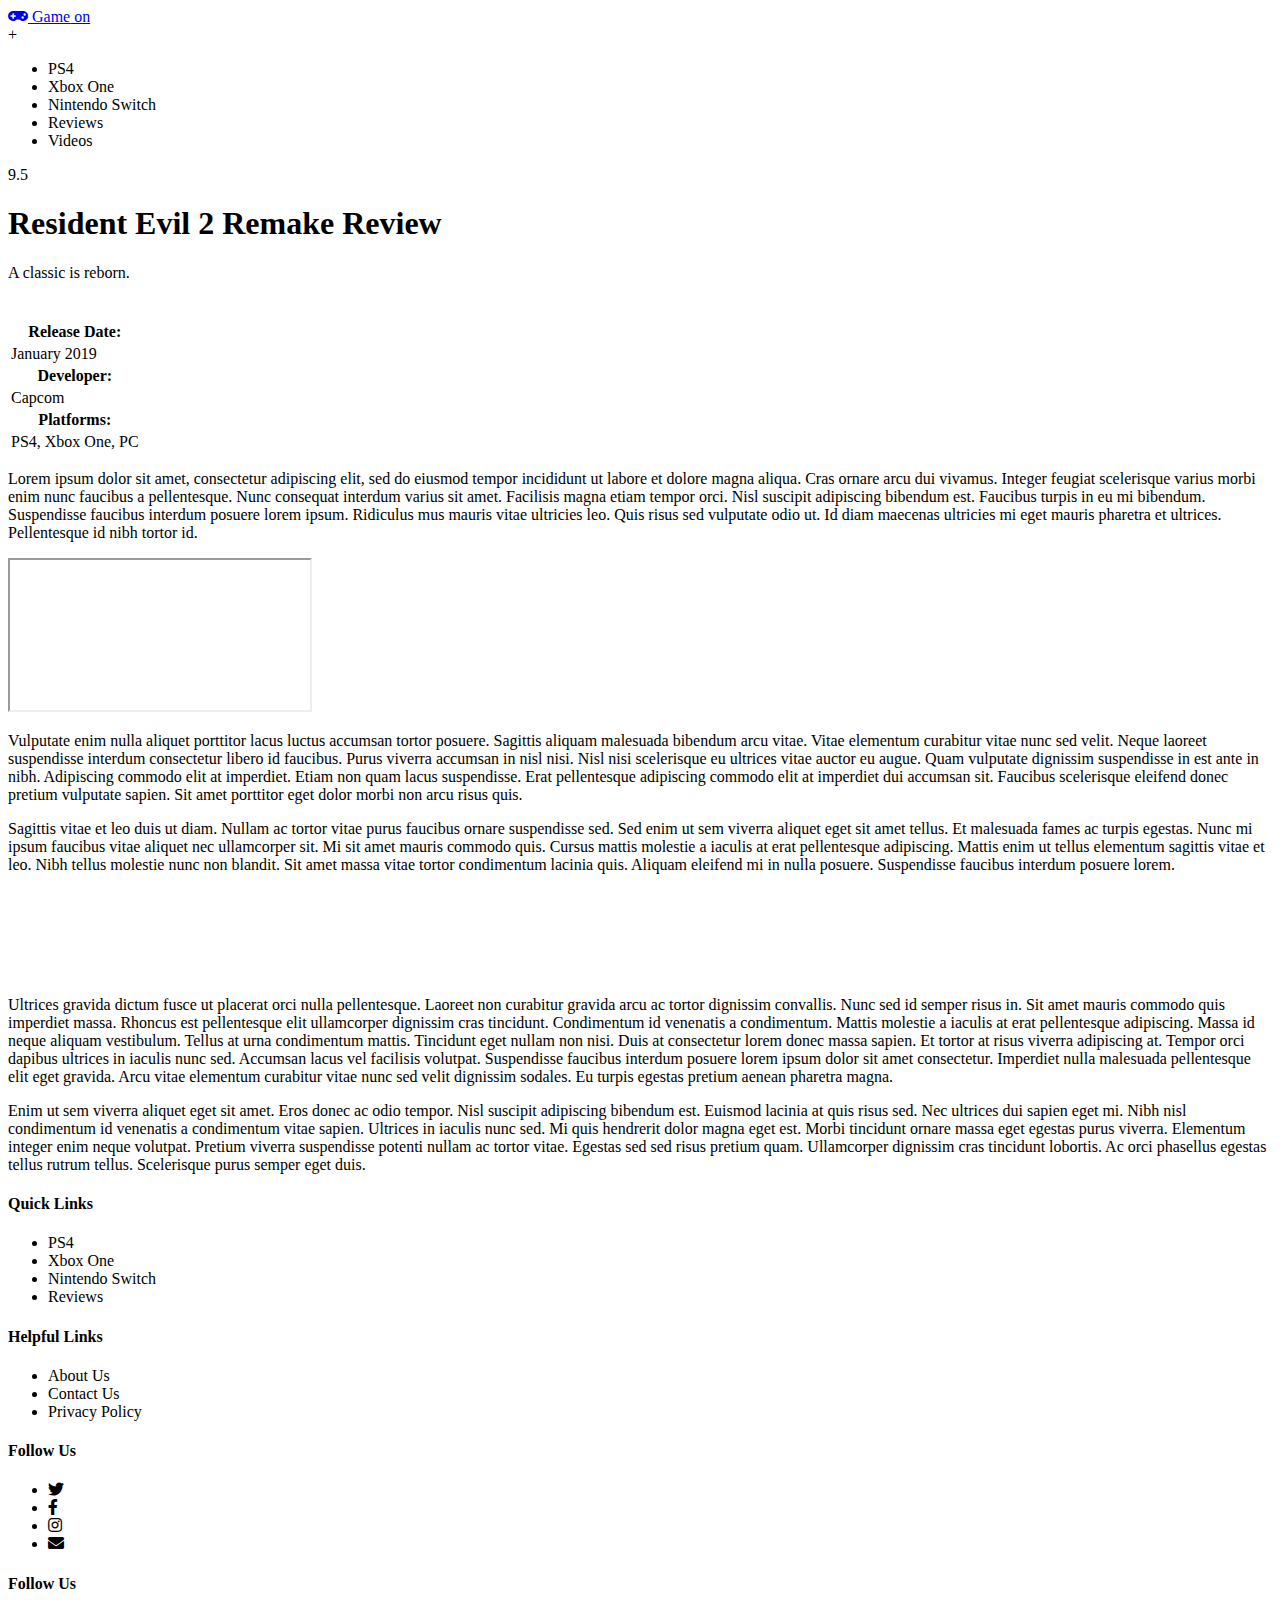
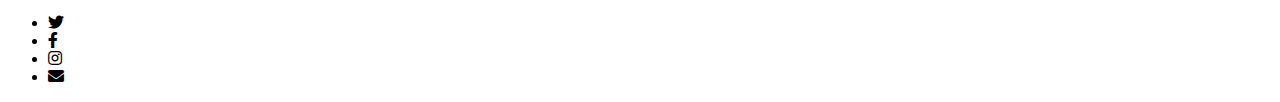
==== resident-evil-2-review.html @ 0a43a1ce "Update resident-evil-2-review.html" ====
<!DOCTYPE html>
<html lang="en">
<head>
    <meta charset="UTF-8">
    <meta name="viewport" content="width=device-width, initial-scale=1.0">
    <meta http-equiv="X-UA-Compatible" content="ie=edge">
    <title>Game On | Video Game Reviews and News</title>
    <link href="https://fonts.googleapis.com/css?family=Montserrat&display=swap" rel="stylesheet">
    <link rel="stylesheet" href="https://cdnjs.cloudflare.com/ajax/libs/font-awesome/5.9.0/css/all.css">   
    <link rel="stylesheet" href="css/styles.css">
</head>
<body>
<div class="main">
    <div class="top-bar">
            <div class="top-bar-wrap">
                    <div class="logo">
                        <a href="index.html"><span class="logo-colour"><i class="fas fa-gamepad"></i> Game</span> on</a>
                    </div>
                
                <div class="hamburger-menu">
                    <div class="line"></div>
                    <div class="line"></div>
                    <div class="line"></div>
                </div>
                <nav class="main-nav">
                        <span class="close">+</span>
                    <ul>
                        <li>PS4</li>
                        <li>Xbox One</li>
                        <li>Nintendo Switch</li>
                        <li>Reviews</li>
                        <li>Videos</li>
                    </ul>
                </nav>
            </div>
    </div>
</div>

    <header class="review-banner">
        <div class="review-wrap">
            <div class="review-content">
                <span class="review-score">9.5</span>
                <h1>Resident Evil 2 Remake Review</h1>
                <p>A classic is reborn.</p>
            </div>
        </div>
    </header>

    <section class="review-body">
        <div class="container">
            <div class="review-body-wrap">
                <div class="review-side">
                    <table class="review-table">
                        <tr>
                            <td><img src="img/re2-cover.jpg" alt=""></td>
                        <tr>
                            <th>Release Date:</th>
                        </tr>
                        <tr>
                            <td>January 2019</td>
                        </tr>
                        <tr>
                            <th>Developer:</th>
                            </tr>
                        <tr>
                            <td>Capcom</td>
                        </tr>
                        <tr>
                            <th>Platforms:</th>
                        </tr>
                        <tr>
                            <td>PS4, Xbox One, PC</td>
                        </tr>
                    </table>
                </div>

                <div class="review-body-content">
                    <p>Lorem ipsum dolor sit amet, consectetur adipiscing elit, sed do eiusmod tempor incididunt ut labore et dolore magna aliqua. Cras ornare arcu dui vivamus. 
                    Integer feugiat scelerisque varius morbi enim nunc faucibus a pellentesque. Nunc consequat interdum varius sit amet. Facilisis magna etiam tempor orci. 
                    Nisl suscipit adipiscing bibendum est. Faucibus turpis in eu mi bibendum. Suspendisse faucibus interdum posuere lorem ipsum. Ridiculus mus mauris vitae 
                    ultricies leo. Quis risus sed vulputate odio ut. Id diam maecenas ultricies mi eget mauris pharetra et ultrices. Pellentesque id nibh tortor id.</p>

                    <iframe class="trailer-video" src="https://www.youtube.com/embed/u3wS-Q2KBpk" allow="accelerometer; autoplay; encrypted-media; gyroscope; picture-in-picture" allowfullscreen></iframe>

                    <p>Vulputate enim nulla aliquet porttitor lacus luctus accumsan tortor posuere. Sagittis aliquam malesuada bibendum arcu vitae. Vitae elementum curabitur 
                    vitae nunc sed velit. Neque laoreet suspendisse interdum consectetur libero id faucibus. Purus viverra accumsan in nisl nisi. Nisl nisi scelerisque eu 
                    ultrices vitae auctor eu augue. Quam vulputate dignissim suspendisse in est ante in nibh. Adipiscing commodo elit at imperdiet. Etiam non quam lacus 
                    suspendisse. Erat pellentesque adipiscing commodo elit at imperdiet dui accumsan sit. Faucibus scelerisque eleifend donec pretium vulputate sapien. 
                    Sit amet porttitor eget dolor morbi non arcu risus quis.</p>

                    <p>Sagittis vitae et leo duis ut diam. Nullam ac tortor vitae purus faucibus ornare suspendisse sed. Sed enim ut sem viverra aliquet eget sit amet tellus. 
                    Et malesuada fames ac turpis egestas. Nunc mi ipsum faucibus vitae aliquet nec ullamcorper sit. Mi sit amet mauris commodo quis. Cursus mattis molestie 
                    a iaculis at erat pellentesque adipiscing. Mattis enim ut tellus elementum sagittis vitae et leo. Nibh tellus molestie nunc non blandit. Sit amet massa 
                    vitae tortor condimentum lacinia quis. Aliquam eleifend mi in nulla posuere. Suspendisse faucibus interdum posuere lorem.</p>

                    <img src="img/re2-remake-screenshot1.jpg" alt="" class="review-image">

                    <div id="review-gallery">
                            <div class="review-gallery-image">
                                <img src="img/re2-remake-gallery1.jpg" alt="">
                            </div>
        
                            <div class="review-gallery-image">
                                <img src="img/re2-remake-gallery2.jpg" alt="">                            
                            </div>
    
                            <div class="review-gallery-image">
                                <img src="img/re2-remake-gallery4.jpg" alt="">                            
                            </div>
    
                            <div class="review-gallery-image">
                                <img src="img/re2-remake-gallery5.jpg" alt="">                            
                            </div>
                    </div>

                    <p>Ultrices gravida dictum fusce ut placerat orci nulla pellentesque. Laoreet non curabitur gravida arcu ac tortor dignissim convallis. Nunc sed id semper 
                    risus in. Sit amet mauris commodo quis imperdiet massa. Rhoncus est pellentesque elit ullamcorper dignissim cras tincidunt. Condimentum id venenatis a 
                    condimentum. Mattis molestie a iaculis at erat pellentesque adipiscing. Massa id neque aliquam vestibulum. Tellus at urna condimentum mattis. Tincidunt 
                    eget nullam non nisi. Duis at consectetur lorem donec massa sapien. Et tortor at risus viverra adipiscing at. Tempor orci dapibus ultrices in iaculis nunc sed. 
                    Accumsan lacus vel facilisis volutpat. Suspendisse faucibus interdum posuere lorem ipsum dolor sit amet consectetur. Imperdiet nulla malesuada pellentesque 
                    elit eget gravida. Arcu vitae elementum curabitur vitae nunc sed velit dignissim sodales. Eu turpis egestas pretium aenean pharetra magna.</p>

                    <p>Enim ut sem viverra aliquet eget sit amet. Eros donec ac odio tempor. Nisl suscipit adipiscing bibendum est. Euismod lacinia at quis risus sed. 
                    Nec ultrices dui sapien eget mi. Nibh nisl condimentum id venenatis a condimentum vitae sapien. Ultrices in iaculis nunc sed. Mi quis hendrerit dolor magna eget est. 
                    Morbi tincidunt ornare massa eget egestas purus viverra. Elementum integer enim neque volutpat. Pretium viverra suspendisse potenti nullam ac tortor vitae. 
                    Egestas sed sed risus pretium quam. Ullamcorper dignissim cras tincidunt lobortis. Ac orci phasellus egestas tellus rutrum tellus. Scelerisque purus semper eget duis.</p>
                </div>
            </div>
        </div>
    </section>

    <footer class="main-footer">
            <div class="container">
                <div class="footer-wrap">
                    <div class="footer-column">
                        <h4>Quick Links</h4>
                            <ul>
                                <li>PS4</li>
                                <li>Xbox One</li>
                                <li>Nintendo Switch</li>
                                <li>Reviews</li>
                            </ul>
                    </div>
    
                    <div class="footer-column">
                        <h4>Helpful Links</h4>
                            <ul>
                                <li>About Us</li>
                                <li>Contact Us</li>
                                <li>Privacy Policy</li>
                            </ul>
                    </div>
    
                    <div class="footer-column">
                        <h4>Follow Us</h4>
                            <ul class="icons">
                                <li><i class="fab fa-twitter"></i></li>
                                <li><i class="fab fa-facebook-f"></i></li>
                                <li><i class="fab fa-instagram"></i></li>
                                <li><i class="fas fa-envelope"></i></li>
                            </ul>
                    </div>

                    <div class="footer-column">
                        <h4>Follow Us</h4>
                            <ul class="icons">
                                <li><i class="fab fa-twitter"></i></li>
                                <li><i class="fab fa-facebook-f"></i></li>
                                <li><i class="fab fa-instagram"></i></li>
                                <li><i class="fas fa-envelope"></i></li>
                            </ul>
                    </div>                  
                </div>
            </div>
        </footer>

<script src="js/main.js"></script>
</body>
</html>
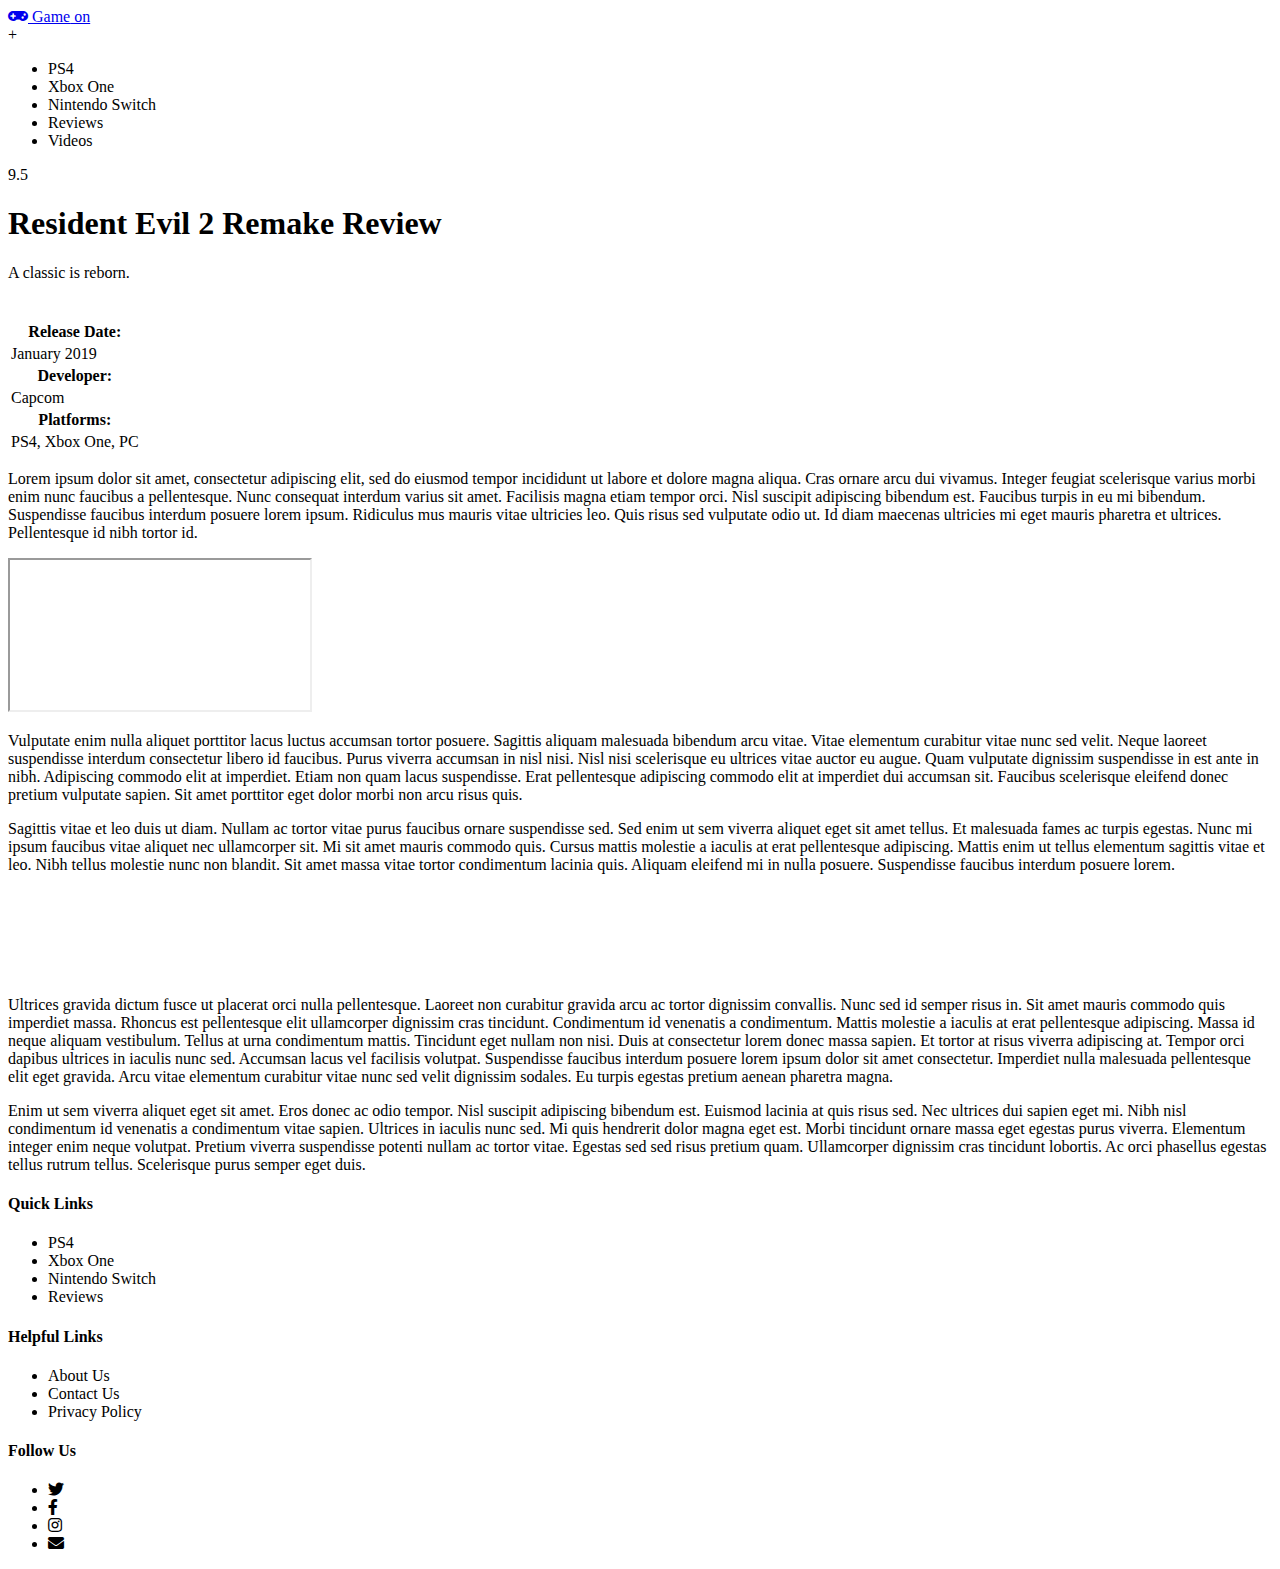
==== commit 40cc85f0: "Update resident-evil-2-review.html" ====
--- a/resident-evil-2-review.html
+++ b/resident-evil-2-review.html
@@ -159,17 +159,7 @@
                                 <li><i class="fab fa-instagram"></i></li>
                                 <li><i class="fas fa-envelope"></i></li>
                             </ul>
-                    </div>
-
-                    <div class="footer-column">
-                        <h4>Follow Us</h4>
-                            <ul class="icons">
-                                <li><i class="fab fa-twitter"></i></li>
-                                <li><i class="fab fa-facebook-f"></i></li>
-                                <li><i class="fab fa-instagram"></i></li>
-                                <li><i class="fas fa-envelope"></i></li>
-                            </ul>
-                    </div>                  
+                    </div>                 
                 </div>
             </div>
         </footer>
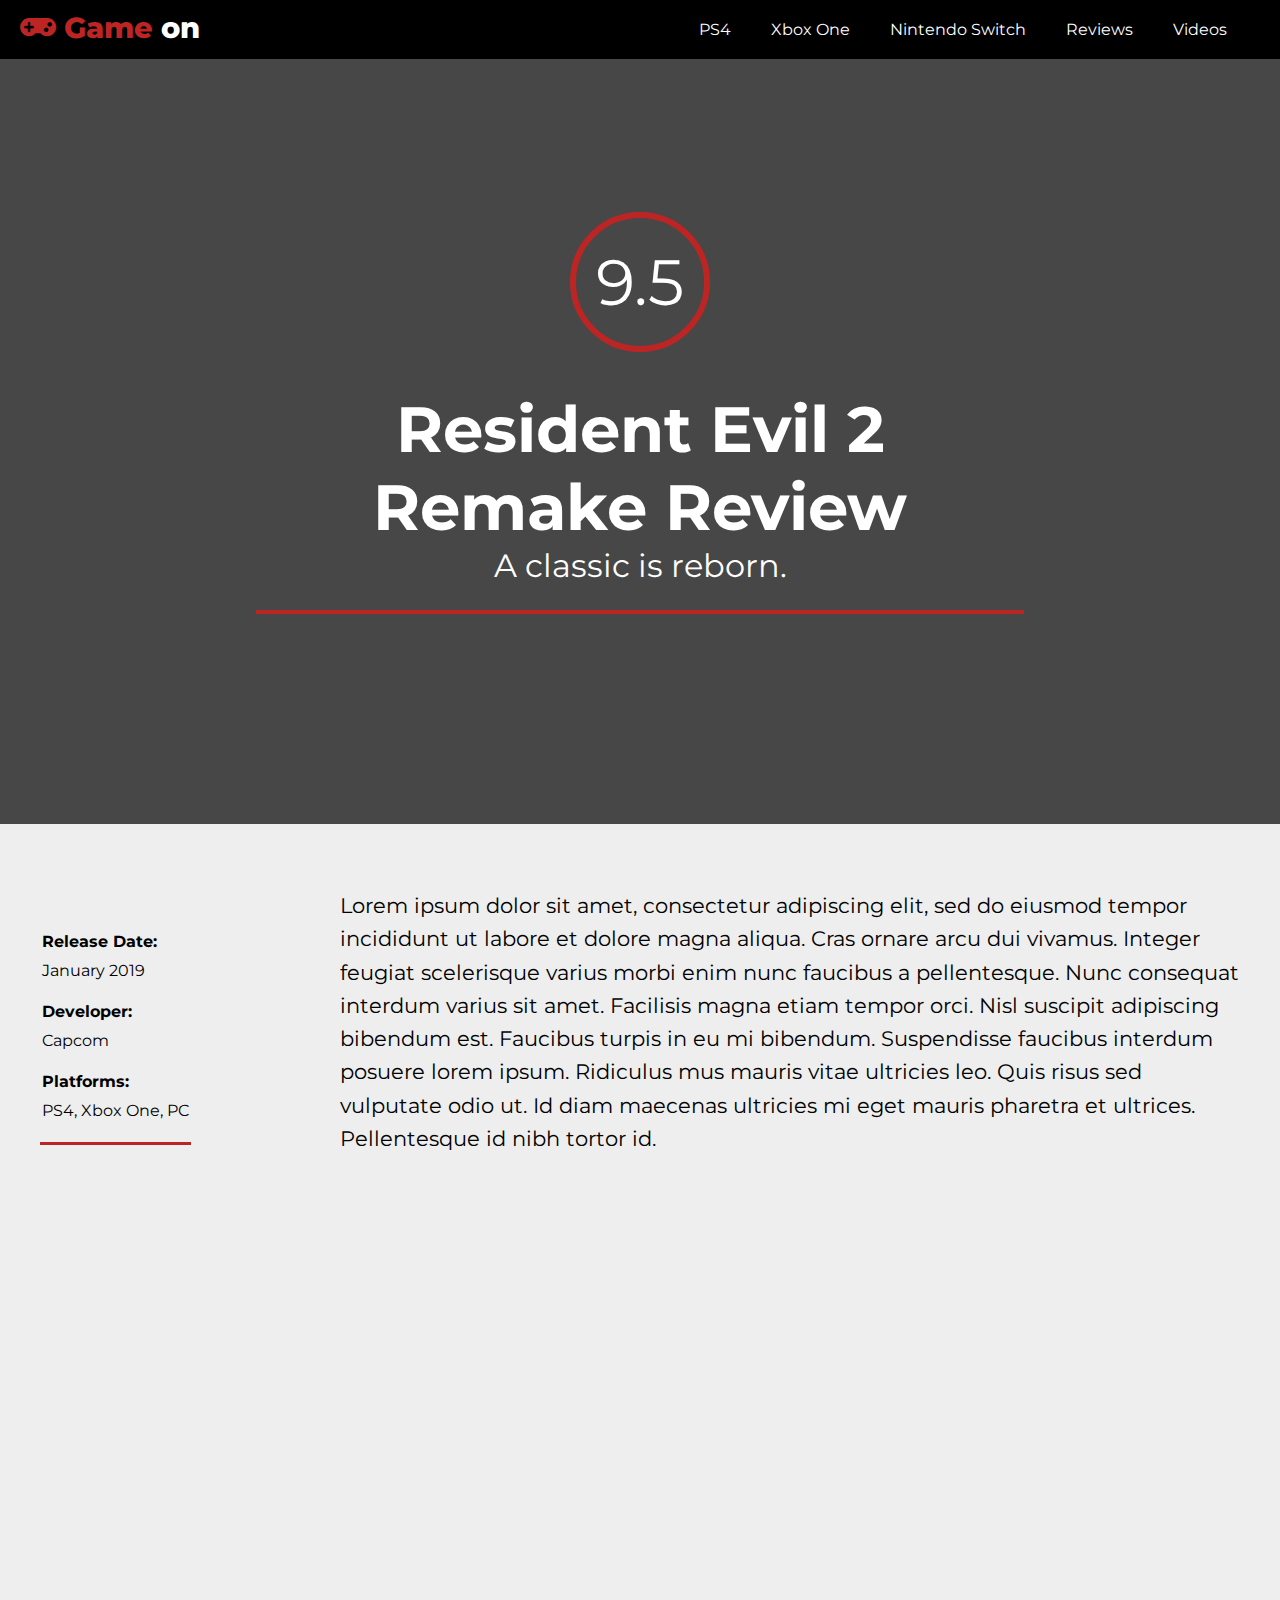
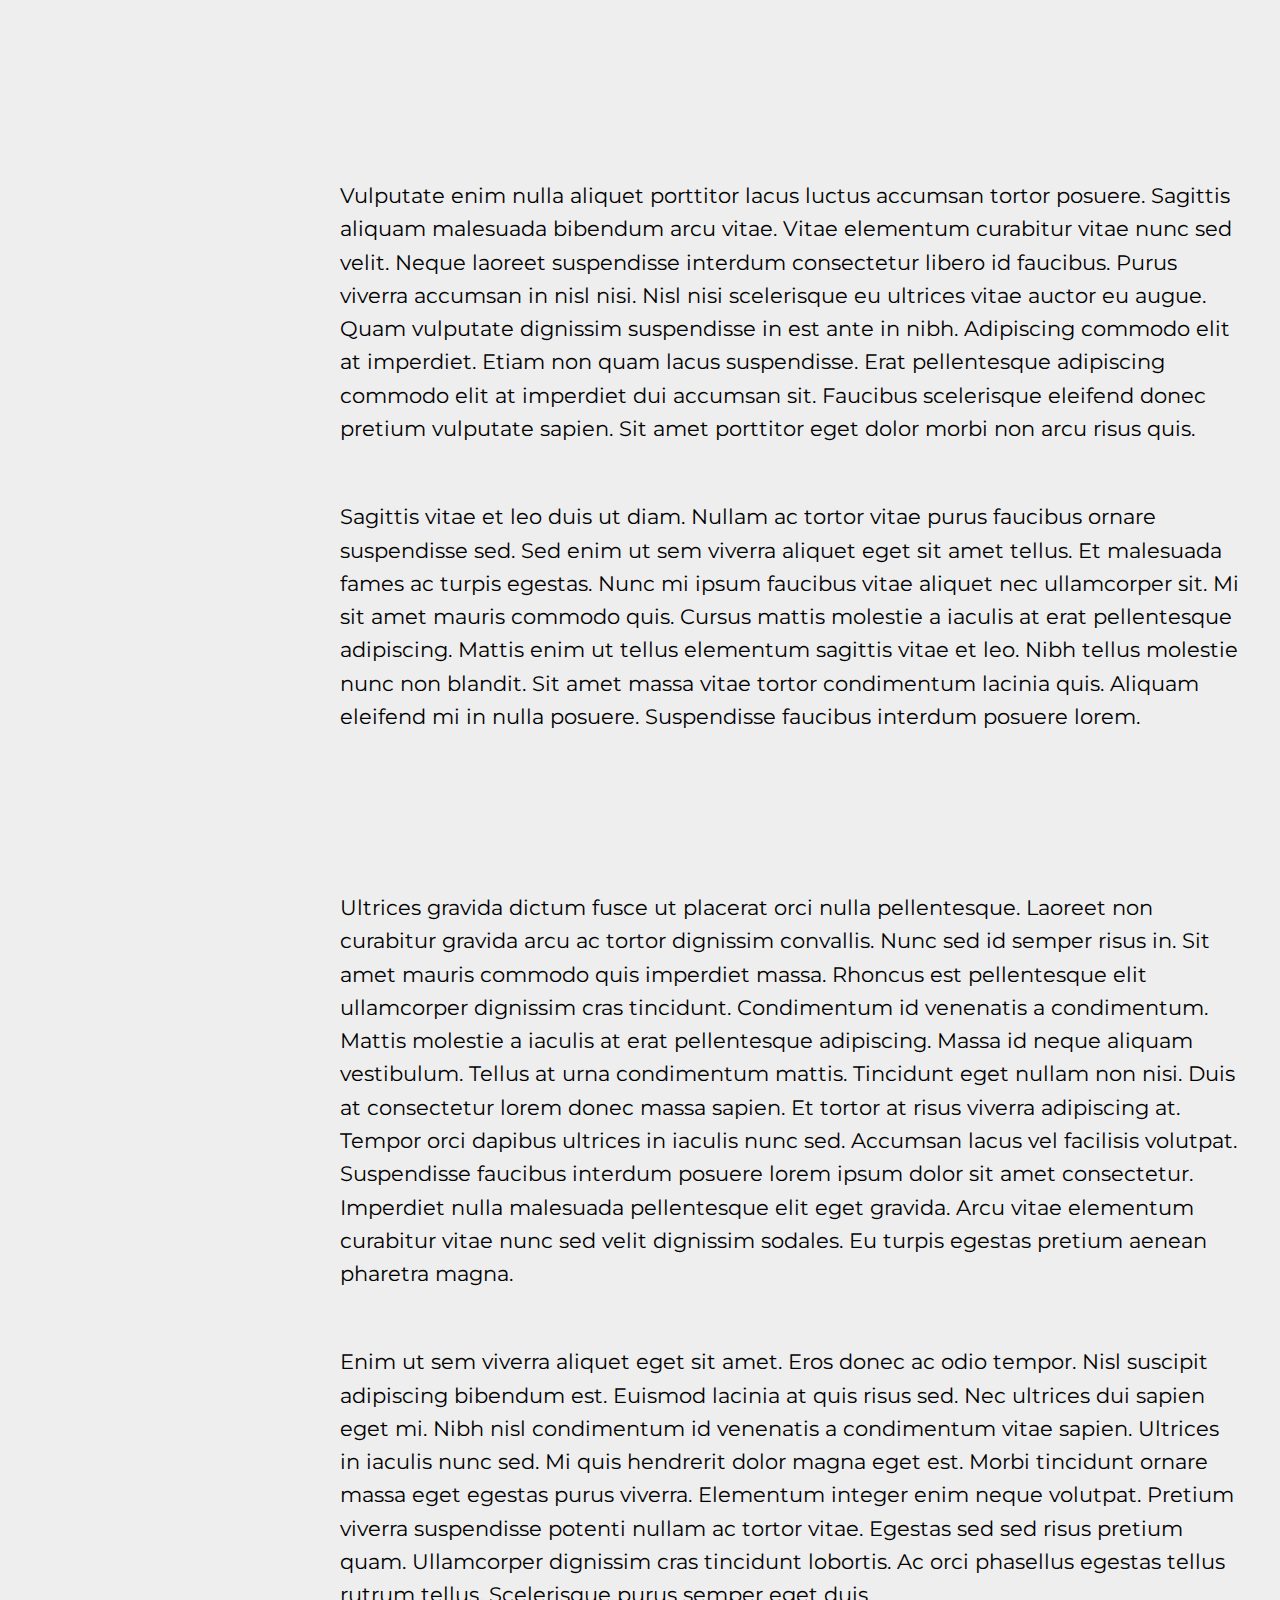
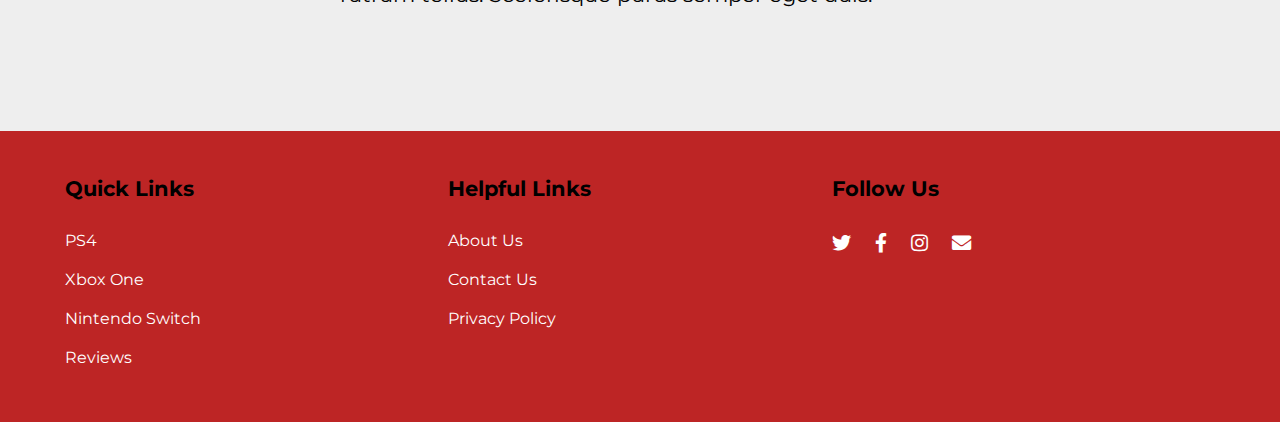
==== commit 1c1b256b: "Update resident-evil-2-review.html" ====
--- a/resident-evil-2-review.html
+++ b/resident-evil-2-review.html
@@ -93,11 +93,11 @@
                     a iaculis at erat pellentesque adipiscing. Mattis enim ut tellus elementum sagittis vitae et leo. Nibh tellus molestie nunc non blandit. Sit amet massa 
                     vitae tortor condimentum lacinia quis. Aliquam eleifend mi in nulla posuere. Suspendisse faucibus interdum posuere lorem.</p>
 
-                    <img src="img/re2-remake-screenshot1.jpg" alt="" class="review-image">
-
+                    <img src="img/re2-remake-screenshot1.jpg" alt="" class="review-image" id="current">
+                
                     <div id="review-gallery">
                             <div class="review-gallery-image">
-                                <img src="img/re2-remake-gallery1.jpg" alt="">
+                                <img src="img/re2-remake-screenshot1.jpg" alt="">
                             </div>
         
                             <div class="review-gallery-image">
@@ -111,7 +111,7 @@
                             <div class="review-gallery-image">
                                 <img src="img/re2-remake-gallery5.jpg" alt="">                            
                             </div>
-                    </div>
+                    </div>                
 
                     <p>Ultrices gravida dictum fusce ut placerat orci nulla pellentesque. Laoreet non curabitur gravida arcu ac tortor dignissim convallis. Nunc sed id semper 
                     risus in. Sit amet mauris commodo quis imperdiet massa. Rhoncus est pellentesque elit ullamcorper dignissim cras tincidunt. Condimentum id venenatis a 
@@ -128,6 +128,8 @@
             </div>
         </div>
     </section>
+
+    
 
     <footer class="main-footer">
             <div class="container">
--- a/css/styles.css
+++ b/css/styles.css
@@ -0,0 +1,578 @@
+* {
+    margin: 0;
+    padding: 0;
+}
+
+body {
+    font-family: 'Montserrat', sans-serif;
+    text-align: center;
+    background: #eee;
+}
+
+img {
+    width: 100%;
+}
+
+ul {
+    margin: 0;
+    list-style: none;
+}
+
+a {
+    text-decoration: none;
+}
+
+.logo,
+.logo a,
+.top-bar,
+.header-content,
+.main-footer {
+    color: #fff;
+}
+
+.top-bar {
+    background: #000;
+}
+
+.logo {
+    font-size: 1.8rem;
+    font-weight: 800;
+    text-align: left;
+}
+
+.logo-colour {
+    color: #BD2525;
+}
+
+.header-banner {
+    background-image: url('../img/re2-remake.jpg');
+    width: 100%;
+    height: 75vh;
+    background-size: cover;
+    background-position: center center;
+    background-repeat: no-repeat;
+    position: relative;
+}
+
+.header-wrap {
+    display: flex;
+    flex-direction: column;
+    background-color: rgba(189,37,37, 0.8);
+    width: 55%;
+    position: absolute;
+    z-index: 1;
+    top: 60%;
+    left: 3%;
+}
+
+.header-content {
+    z-index: 2;
+    padding: 20px 25px;
+}
+
+.header-content h1 {
+    padding-bottom: 15px;
+}
+
+.header-content p {
+    padding-top: 10px;
+    line-height: 1.8;
+}
+
+.main-nav li:hover {
+    background: #BD2525;
+    color: #fff;
+    cursor: pointer;
+}
+
+.hamburger-menu {
+    background: #BD2525;
+    padding: 10px;
+    width: 3%;
+    display: none;
+}
+
+.line {
+    width: 100%;
+    background: #fff;
+    height: 3px;
+    margin: 8px 0;
+}
+
+.close {
+    color: #fff;
+    position: absolute;
+    transform: rotate(45deg);
+    font-size: 5rem;
+    right: 15px;
+    top: 0;
+}
+
+.lightbox-background {
+    background-color: rgba(0,0,0,0.9);
+    position: fixed;
+    height: 100%;
+    width: 100%;
+    z-index: 1000000;
+    left: 0;
+    top: 0;
+}
+
+
+/* -- REVIEW PAGES -- */
+.review-banner {
+    background-image: url('../img/re2-remake.jpg');
+    width: 100%;
+    height: 85vh;
+    background-size: cover;
+    background-position: center center;
+    position: relative;
+}
+
+.review-wrap {
+    width: 100%;
+    position: absolute;
+    height: 100%;
+    background-color: rgba(0, 0, 0, 0.7);
+}
+
+.review-content {
+    color: #fff;
+    font-size: 2rem;
+    display: flex;
+    flex-direction: column;
+    align-items: center;
+    position: relative;
+    margin: 10% auto 0 auto;
+    border-bottom: 4px solid #BD2525;
+    width: 60%;
+    padding: 25px 0;
+}
+
+.review-score {
+    border: 6px solid #BD2525;
+    color: #fff;
+    font-size: 4rem;
+    padding: 25px 20px;
+    border-radius: 50%;
+    margin-bottom: 5%;
+}
+
+.review-body-content p {
+    line-height: 1.6;
+    font-size: 1.3rem;
+}
+
+.trailer-video {
+    width: 100%;
+    margin-bottom: 10%;
+    min-height: 475px;
+    border: none;
+}
+
+.coming-soon-content-second,
+.coming-soon-content-wrap-first, 
+.coming-soon-content-wrap-second, 
+.coming-soon-content-wrap-third {
+    border-bottom: 2px solid #BD2525;
+    padding-bottom: 5px;
+}
+
+.heading-wrap,
+.latest-news-content,
+.header-wrap,
+.coming-soon-heading-wrap,
+.coming-soon-content,
+.review-body-content p,
+.coming-soon-content-second h3 {
+    text-align: left;
+}
+
+.coming-soon-content-second h3 {
+    padding: 8px 0;
+}
+
+.coming-soon-wrap h3 {
+    padding: 15px 0;
+}
+
+.coming-soon-content-wrap-first h3 {
+    font-size: 1.4rem;
+    padding-bottom: 18px;
+}
+
+.coming-soon-content p {
+    padding: 8px 0;
+}
+
+/*-- FOOTER --*/
+.main-footer {
+    background: #BD2525;
+    padding: 45px 0;
+}
+
+.footer-column {
+    flex: 33.33%;
+}
+
+.footer-column h4 {
+    padding-bottom: 20px;
+    color: #000;
+    font-size: 1.3rem;
+}
+
+.footer-column li {
+    padding: 10px 0;
+}
+
+.footer-wrap {
+    display: flex;
+}
+
+.icons li {
+    display: inline-block;
+    padding: 10px 10px 0 10px;
+    font-size: 1.2rem;
+}
+
+.icons li:first-child {
+    padding-left: 0;
+}
+
+/*--- MEDIA QUERIES ---*/
+@media (min-width: 768px) {
+    .close {
+        display: none;
+    }
+    .container {
+        max-width: 1200px;
+        margin: 0 auto;
+    }
+
+    .top-bar-wrap {
+        padding-left: 20px;
+        padding-right: 35px;
+    }
+
+    .top-bar-wrap,
+    .featured-wrap,
+    .latest-news-wrap {
+        display: flex;
+        flex-wrap: wrap;
+    }
+
+    .featured-wrap {
+        padding: 35px 0;
+    }
+
+    .featured-content {
+        flex: 23.5%;
+        margin-left: 2%;
+    }
+
+    .heading-wrap,
+    .coming-soon-heading-wrap {
+        border-left: 4px solid #BD2525;
+        padding: 10px 0;
+        margin-bottom: 35px;
+    }
+
+    .latest-news {
+        padding: 65px 0;
+    }
+
+    .latest-news h2 ,
+    .coming-soon-heading-wrap h2 {
+        font-size: 2rem;
+        padding-left: 15px;
+    }
+
+    .latest-news-content-wrap {
+        flex: 31.33%;
+        margin: 2% 0 0 1%;
+        background: #fff;
+        position: relative;
+        box-shadow: 0px 2px 2px 0px rgba(0,0,0,0.1);
+    }
+
+    .top-news {
+        flex: 49.5%;
+    }
+
+    .latest-news-content-wrap:first-child,
+    .featured-content:first-child,
+    .top-news:first-child {
+        margin-left: 0;
+    }
+
+    .latest-news-content {
+        padding-bottom: 45px;
+    }
+
+    .latest-news-content h3,
+    .latest-news-content p {
+        padding: 10px 15px;
+    }
+
+    .coming-soon-wrap {
+        padding: 20px 0 55px 0;
+        grid-gap: 20px;
+    }
+
+    .coming-soon-wrap img {
+        display: block;
+    }
+
+    .coming-soon-content-wrap-first {
+        grid-column: 1/3;
+        grid-row: 1/3;
+    }
+
+    .coming-soon-second-row-wrap,
+    .coming-soon-wrap {
+        grid-template-columns: repeat(3, 1fr);
+    }
+
+    .coming-soon-second-row-wrap,
+    .coming-soon-wrap,
+    .review-body-wrap,
+    #review-gallery {
+        display: grid;
+    }
+
+    .review-body-wrap {
+        grid-template-columns: 1fr 3fr;
+        padding: 65px 0;
+    }
+
+    #review-gallery {
+        grid-template-columns: repeat(4, 1fr);
+        grid-gap: 10px;
+        margin-top: 10px;
+    }
+
+    .review-table td {
+        padding-bottom: 20px;
+    }
+
+    .review-table th {
+        padding-bottom: 8px;
+    }
+
+    .review-body-content p,
+    #review-gallery {
+        padding-bottom: 55px;
+    }
+
+    .review-table {
+        border-bottom: 3px solid #BD2525;
+    }
+
+    .coming-soon-second-row-wrap {
+        grid-gap: 20px;
+        padding-top: 10px;
+        padding-bottom: 120px;
+    }
+
+    .featured-content,
+    .latest-news-content h3,
+    .latest-news-content p,
+    .latest-news h2,
+    .featured-content,
+    .footer-column,
+    .header-content,
+    .coming-soon-heading-wrap,
+    .review-body-content p,
+    .review-table td,
+    .review-table tr,
+    .coming-soon-wrap {
+        text-align: left;
+    }
+
+    .logo {
+        flex: 30%;
+    }
+
+    .main-nav {
+        flex: 70%;
+    }
+
+    .logo {
+        padding: 10px 0;
+    }
+
+    .main-nav {
+        text-align: right;
+    }
+
+    .main-nav li {
+        display: inline-block;
+        padding: 20px 18px;
+    }
+
+    .footer-wrap {
+        padding: 0 25px;
+    }
+}
+
+@media (max-width: 480px) {
+    .top-bar {
+        padding: 15px 0;
+        position: relative;
+        overflow: hidden;
+    }
+
+    .logo {
+        position: relative;
+        padding-left: 10px;
+        font-size: 1.5rem;
+    }
+
+    .hamburger-menu {
+        display: block;
+        position: absolute;
+        right: 0;
+        top: 0;
+        width: 15%;
+        height: 100%;
+    }
+
+    .main-nav {
+        display: none;
+        background: rgba(0, 0, 0, 0.9);
+        position: fixed;
+        right: 0;
+        height: 100%;
+        z-index: 1000;
+        width: 90%;
+        top: 60px;
+    }
+
+    .main-nav ul {
+        margin-top: 75px;
+    }
+
+    .main-nav li {
+        color: #fff;
+        padding: 10px;
+        text-align: left;
+    }
+
+    /* HEADER */
+    .header-wrap,
+    .featured-content,
+    .latest-news-content,
+    .heading-wrap,
+    .coming-soon-heading-wrap,
+    .coming-soon-content,
+    .footer-wrap,
+    .review-content p,
+    .review-body-content p {
+        font-size: 0.9rem;
+    }
+
+    .latest-news-wrap,
+    .heading-wrap,
+    .coming-soon-heading-wrap,
+    .coming-soon-wrap,
+    .coming-soon-second-row-wrap,
+    .review-body-wrap {
+        margin: 10% 5%;
+    }
+
+    .heading-wrap,
+    .coming-soon-heading-wrap {
+        border-bottom: 2px solid #BD2525;
+        padding-bottom: 8px;
+    }    
+
+    .header-wrap {
+        width: 90%;
+        top: 45%;
+    }
+
+    .header-wrap h1,
+    .coming-soon-content-second h3,
+    .coming-soon-content h3 {
+        font-size: 1.1rem;
+    }
+
+    .featured-wrap {
+        margin: 10% 3%;
+        display: flex;
+        flex-wrap: wrap;
+    }
+
+    .featured-content {
+        flex: 46%;
+        margin: 5% 2%;
+    }
+
+    /* LATEST NEWS */
+    .latest-news-content,
+    .coming-soon-content-wrap-first,
+    .coming-soon-content-wrap-second,
+    .coming-soon-content-wrap-third,
+    .soon-wrap-second-row {
+        margin: 15% 0;
+    }
+
+    .latest-news-content h3 {
+        padding: 10px 0;
+    }
+
+    /* FOOTER */
+    .footer-wrap {
+        display: block;
+    }
+
+    .footer-column {
+        padding: 45px 0;
+        border-bottom: 1px solid #fff;
+        margin: 0 5%;
+    }
+
+    .footer-column:last-child {
+        border: none;
+    }
+
+    /* REVIEW PAGE */
+    .review-banner {
+        height: 70vh;
+    }
+
+    .review-content {
+        width: 90%;
+        padding: 15px 0;
+        margin: 40% auto 0 auto;
+    }
+
+    .review-score {
+        font-size: 2rem;
+        padding: 15px 10px;
+    }
+
+    .review-content h1 {
+        font-size: 1.6rem;
+        padding-bottom: 20px;
+    }
+
+    .review-side {
+        display: none;
+    }
+
+    .review-body-content p {
+        padding-bottom: 35px;
+    }
+
+    #review-gallery {
+        display: grid;
+        grid-gap: 10px;
+        grid-template-columns: repeat(4, 1fr);
+        margin-bottom: 10%;
+    }
+
+    .trailer-video {
+        min-height: 200px;
+    }
+}
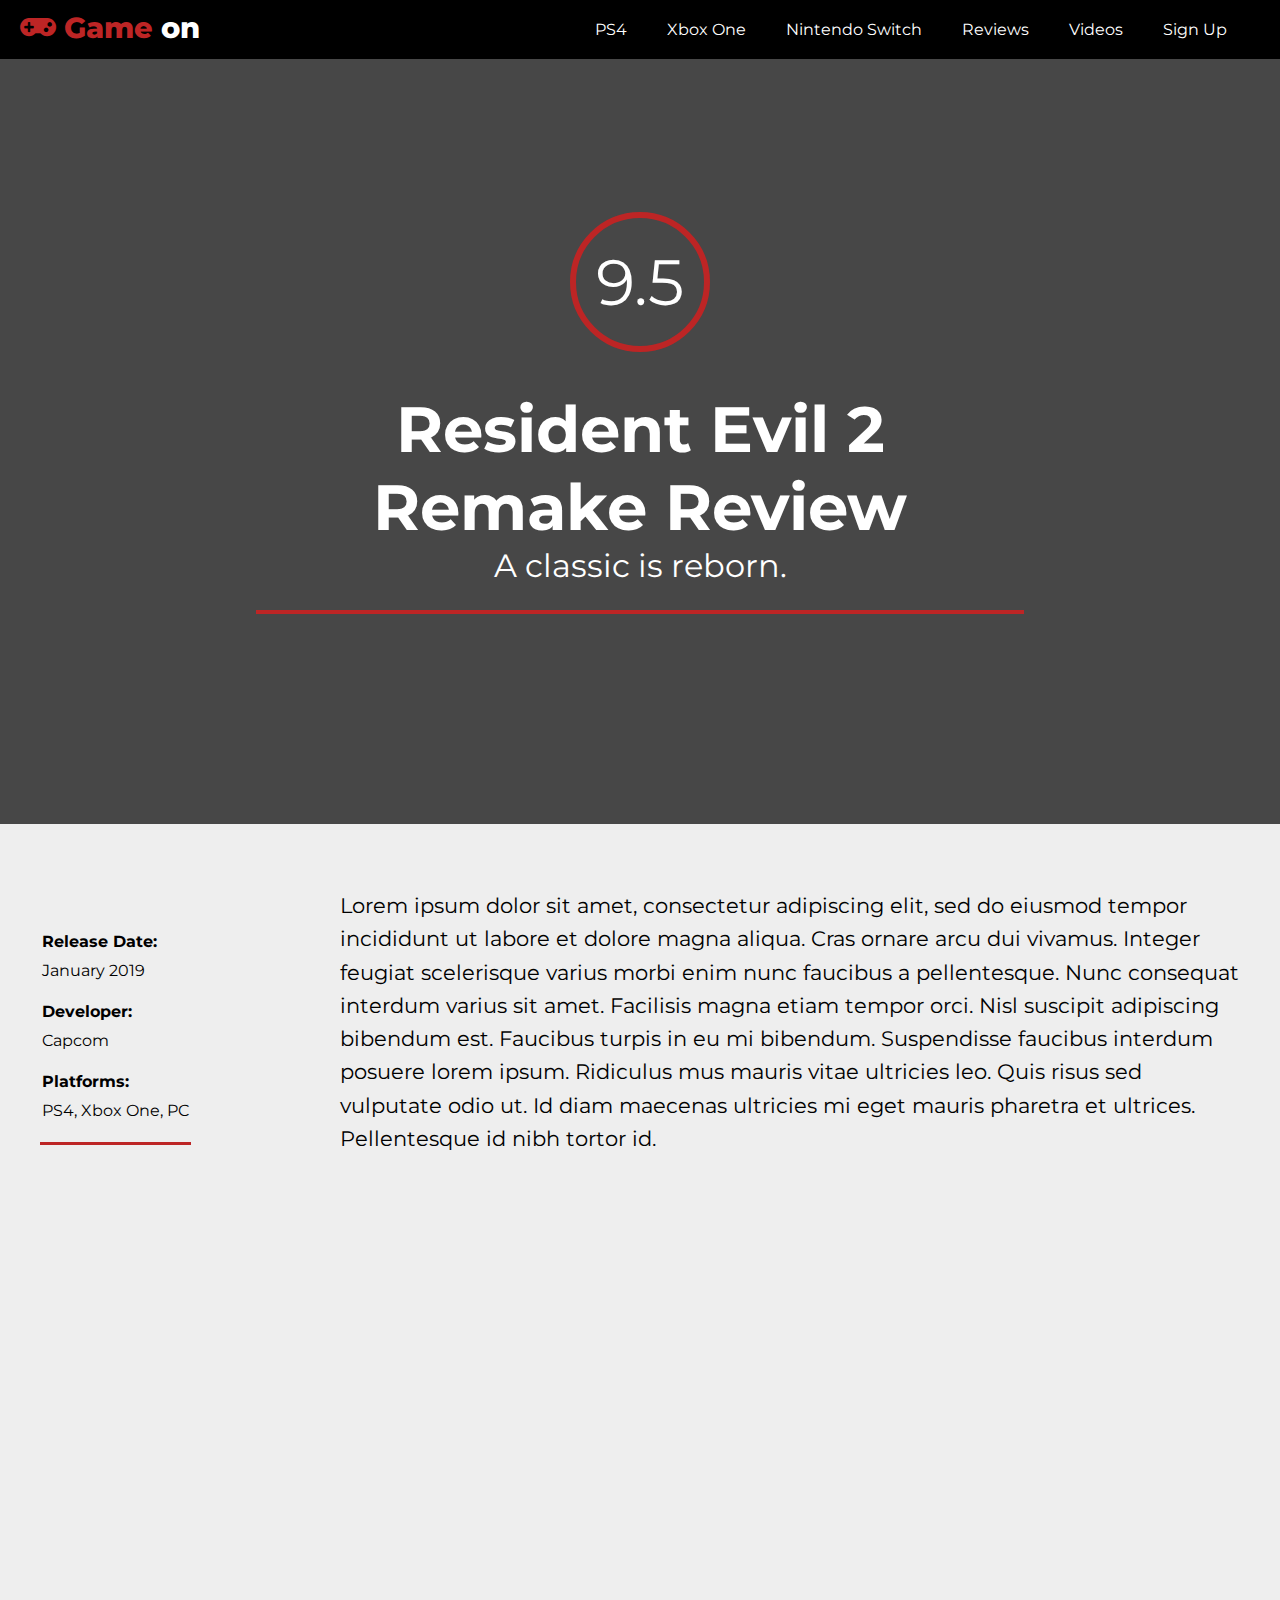
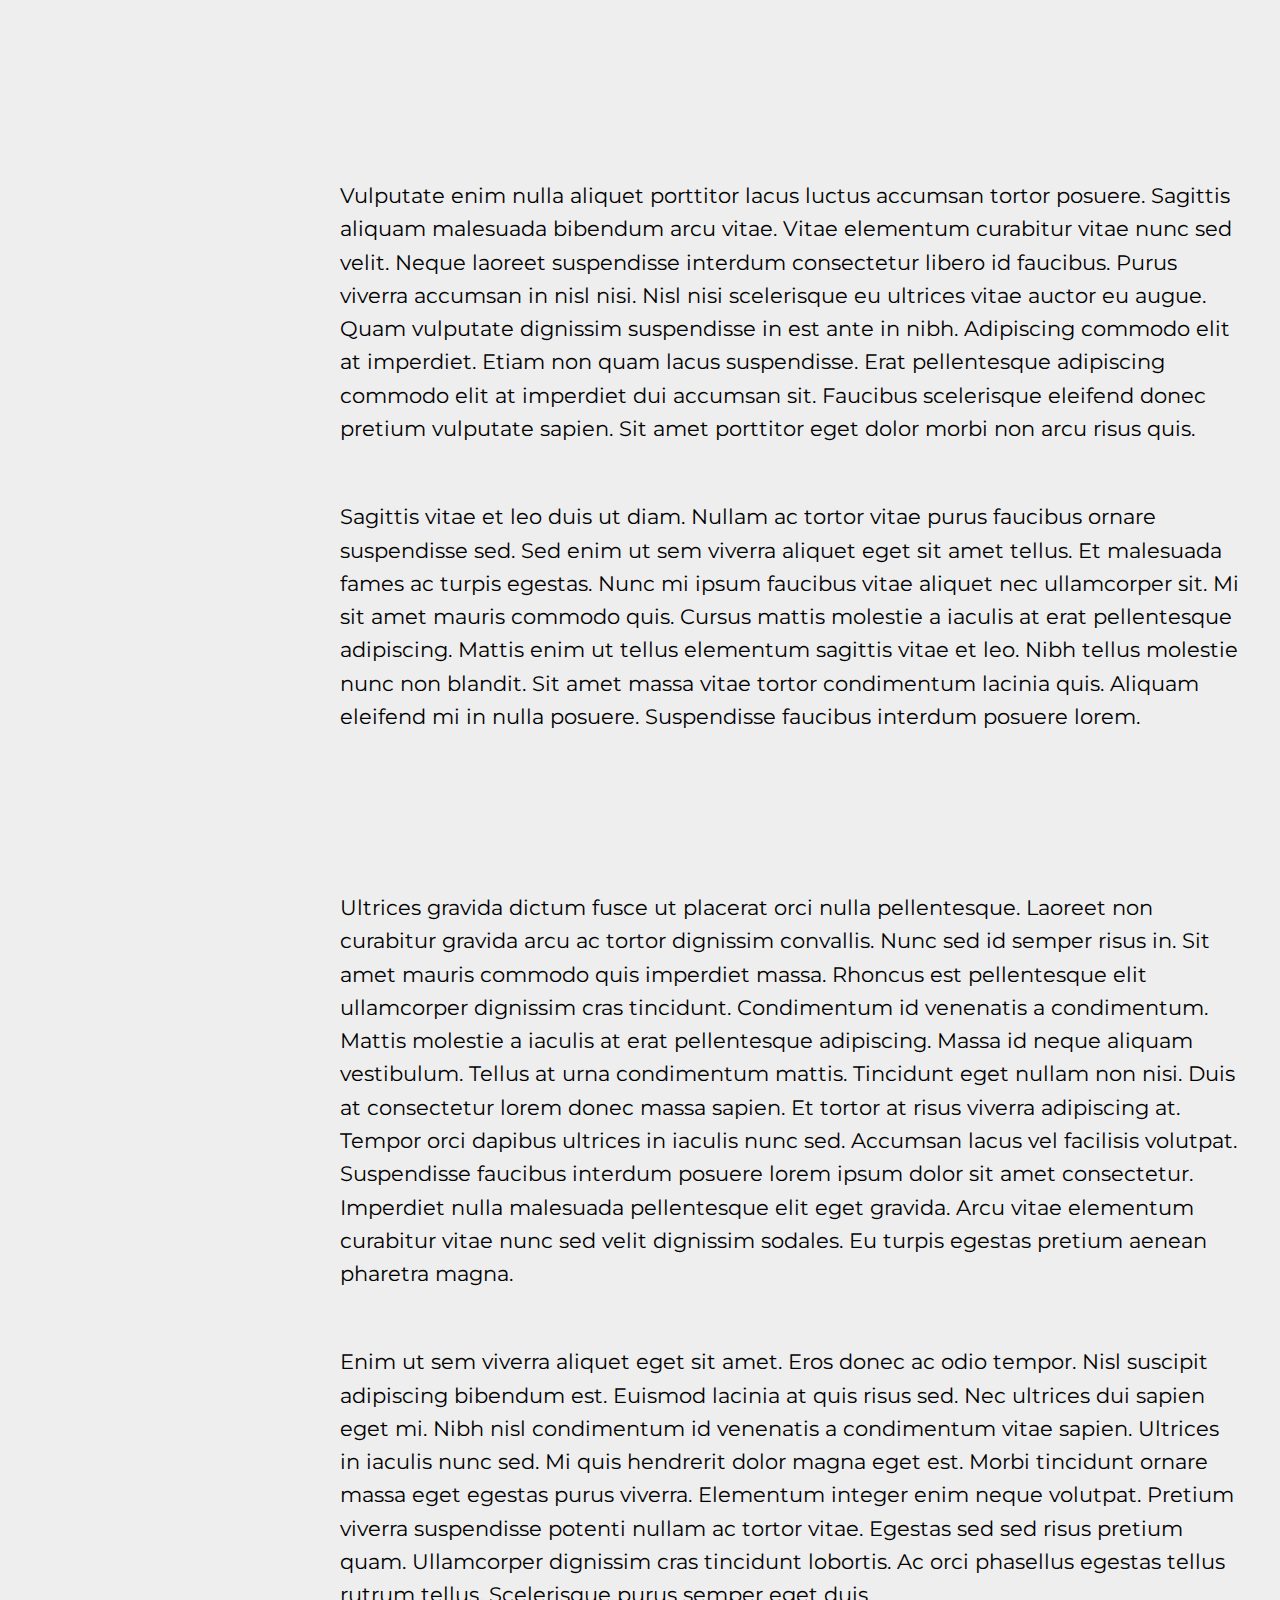
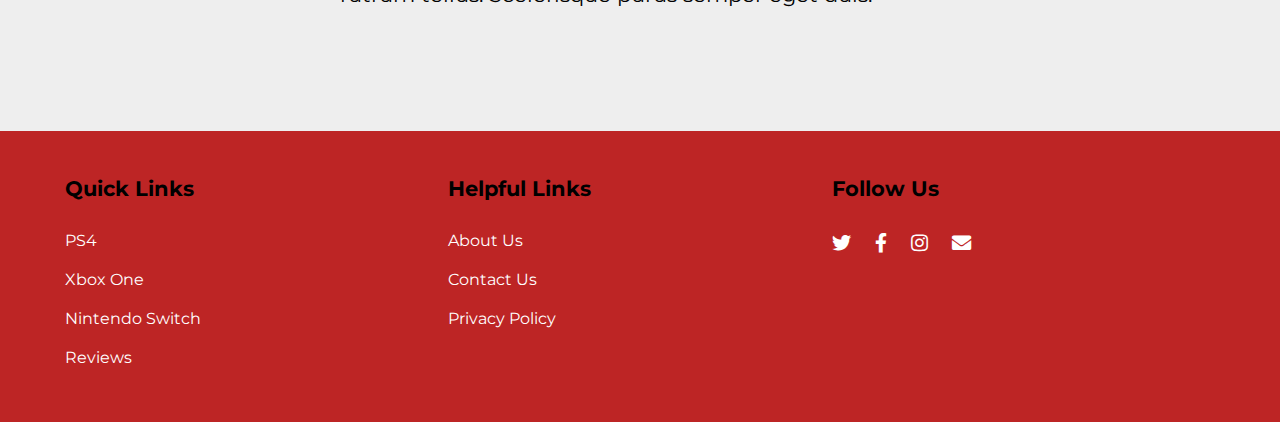
==== commit b19bef95: "Update resident-evil-2-review.html" ====
--- a/resident-evil-2-review.html
+++ b/resident-evil-2-review.html
@@ -10,31 +10,62 @@
     <link rel="stylesheet" href="css/styles.css">
 </head>
 <body>
-<div class="main">
+        <div id="modal">
+                <div class="modal-wrap">
+                        <div class="logo modal-logo">
+                            <a><span class="logo-colour"><i class="fas fa-gamepad"></i> Game</span> on</a>
+                        </div>               
+                        <span class="close-modal-sign-up">+</span>
+                        <h3>Hey there! Why not sign up for our newsletter?</h3>
+                            <div id="error"></div>
+                            <div id="success"></div>
+                            <form id="form">
+                                <label for="email">Email:</label>
+                                <input type="email" id="email" placeholder="Enter your email">
+                                <label for="password">Password:</label>
+                                <input type="password" id="password">
+                                <input type="submit" value="Submit" id="modal-btn">
+                            </form>
+                </div>
+        </div>
+    
+        <div id="thank-you-modal">
+                <div class="modal-wrap">
+                        <div class="logo modal-logo">
+                            <a><span class="logo-colour"><i class="fas fa-gamepad"></i> Game</span> on</a>
+                        </div>               
+                        <span class="close-modal-sign-up">+</span>
+                        <h3>Thank you! Welcome aboard!</h3>
+                            <div class="success">
+                                <p>You will now receive all of the latest gaming news and reviews.</p>
+                            </div>
+                </div>        
+        </div>
+
     <div class="top-bar">
             <div class="top-bar-wrap">
                     <div class="logo">
                         <a href="index.html"><span class="logo-colour"><i class="fas fa-gamepad"></i> Game</span> on</a>
                     </div>
                 
-                <div class="hamburger-menu">
+                <div class="hamburger-menu" onclick="void(0);">
                     <div class="line"></div>
                     <div class="line"></div>
                     <div class="line"></div>
                 </div>
                 <nav class="main-nav">
-                        <span class="close">+</span>
+                        <span class="close" onclick="">+</span>
                     <ul>
                         <li>PS4</li>
                         <li>Xbox One</li>
                         <li>Nintendo Switch</li>
                         <li>Reviews</li>
                         <li>Videos</li>
+                        <li id="sign-up">Sign Up</li>                        
                     </ul>
                 </nav>
             </div>
     </div>
-</div>
 
     <header class="review-banner">
         <div class="review-wrap">
@@ -96,19 +127,19 @@
                     <img src="img/re2-remake-screenshot1.jpg" alt="" class="review-image" id="current">
                 
                     <div id="review-gallery">
-                            <div class="review-gallery-image">
+                            <div class="review-gallery-image" onclick="void(0);">
                                 <img src="img/re2-remake-screenshot1.jpg" alt="">
                             </div>
         
-                            <div class="review-gallery-image">
+                            <div class="review-gallery-image" onclick="void(0);">
                                 <img src="img/re2-remake-gallery2.jpg" alt="">                            
                             </div>
     
-                            <div class="review-gallery-image">
+                            <div class="review-gallery-image" onclick="void(0);">
                                 <img src="img/re2-remake-gallery4.jpg" alt="">                            
                             </div>
     
-                            <div class="review-gallery-image">
+                            <div class="review-gallery-image" onclick="void(0);">
                                 <img src="img/re2-remake-gallery5.jpg" alt="">                            
                             </div>
                     </div>                
@@ -128,8 +159,6 @@
             </div>
         </div>
     </section>
-
-    
 
     <footer class="main-footer">
             <div class="container">
@@ -166,6 +195,7 @@
             </div>
         </footer>
 
+<script src="https://cdnjs.cloudflare.com/ajax/libs/jquery/3.4.1/jquery.js"></script>
 <script src="js/main.js"></script>
 </body>
 </html>
--- a/css/styles.css
+++ b/css/styles.css
@@ -90,6 +90,7 @@
     padding: 10px;
     width: 3%;
     display: none;
+    cursor: pointer;
 }
 
 .line {
@@ -105,16 +106,6 @@
     transform: rotate(45deg);
     font-size: 5rem;
     right: 15px;
-    top: 0;
-}
-
-.lightbox-background {
-    background-color: rgba(0,0,0,0.9);
-    position: fixed;
-    height: 100%;
-    width: 100%;
-    z-index: 1000000;
-    left: 0;
     top: 0;
 }
 
@@ -163,6 +154,22 @@
     font-size: 1.3rem;
 }
 
+.review-gallery-image {
+    cursor: pointer;
+}
+
+/* FADE IN ANIMATION */
+@keyframes fadeIn {
+    to {
+        opacity: 1;
+    }
+}
+
+.fade-in {
+    opacity: 0;
+    animation: fadeIn 0.5s ease-in 1 forwards;
+}
+
 .trailer-video {
     width: 100%;
     margin-bottom: 10%;
@@ -239,8 +246,95 @@
     padding-left: 0;
 }
 
+/*-- MODAL -- */
+#modal,
+#thank-you-modal {
+    background: rgba(0,0,0,0.7);
+    width: 100%;
+    height: 100%;
+    position: fixed;
+    overflow: auto;
+    z-index: 100;
+    display: none;
+}
+
+.modal-wrap {
+    background: #fff;
+    display: flex;
+    flex-direction: column;
+    width: 30%;
+    padding: 30px;
+    margin: 40px auto 0 auto;
+    text-align: left;
+    position: relative;
+}
+
+.modal-wrap h3,
+.modal-logo {
+    text-align: center;
+}
+
+#form {
+    padding: 45px 0 30px 0;
+}
+
+label {
+    font-weight: bold;
+}
+
+input {
+    display: block;
+    margin-bottom: 25px;
+    margin-top: 5px;
+    padding: 10px;
+    width: 65%;
+}
+
+#modal-btn {
+    background: #BD2525;
+    color: #fff;
+    text-transform: uppercase;
+    width: 45%;
+    border: none;
+    font-size: 1.1rem;
+    border-radius: 5px;
+}
+
+.modal-logo {
+    padding: 45px 0 35px 0;
+}
+
+.modal-logo a {
+    color: #000;
+    position: relative;
+}
+
+.close-modal-sign-up {
+    transform: rotate(45deg);
+    position: absolute;
+    right: 20px;
+    top: 0;
+    font-size: 4rem;
+    cursor: pointer;
+}
+
+.error-message {
+    background: #BD2525;
+    color: #fff;
+    padding: 10px;
+    width: 100%;
+    margin-top: 20px;
+}
+
+.success {
+    padding: 30px 15px;
+    margin-top: 35px;
+    font-size: 1.1rem;
+    border-top: 4px solid #BD2525;
+}
+
 /*--- MEDIA QUERIES ---*/
-@media (min-width: 768px) {
+@media (min-width: 1024px) {
     .close {
         display: none;
     }
@@ -415,7 +509,7 @@
     }
 }
 
-@media (max-width: 480px) {
+@media (min-width: 320px) and (max-width: 480px) {
     .top-bar {
         padding: 15px 0;
         position: relative;
@@ -575,4 +669,220 @@
     .trailer-video {
         min-height: 200px;
     }
-}
+
+    /* MODAL */
+    .modal-wrap {
+        width: 75%;
+    }
+}
+
+
+@media (min-width: 481px) and (max-width: 767px) {
+    .top-bar {
+        padding: 15px 0;
+        position: relative;
+        overflow: hidden;
+    }
+
+    .logo {
+        position: relative;
+        padding-left: 10px;
+        font-size: 1.5rem;
+    }
+
+    .hamburger-menu {
+        display: block;
+        position: absolute;
+        right: 0;
+        top: 0;
+        width: 10%;
+        height: 100%;
+    }
+
+    .main-nav {
+        display: none;
+        background: rgba(0, 0, 0, 0.9);
+        position: fixed;
+        right: 0;
+        height: 100%;
+        z-index: 1000;
+        width: 90%;
+        top: 60px;
+    }
+
+    .main-nav ul {
+        margin-top: 75px;
+    }
+
+    .main-nav li {
+        color: #fff;
+        padding: 10px;
+        text-align: left;
+    }
+
+    .header-wrap,
+    .featured-content,
+    .latest-news-content,
+    .heading-wrap,
+    .coming-soon-heading-wrap,
+    .coming-soon-content,
+    .footer-wrap,
+    .review-content p,
+    .review-body-content p {
+        font-size: 0.9rem;
+    }
+
+    .latest-news-wrap,
+    .heading-wrap,
+    .coming-soon-heading-wrap,
+    .coming-soon-wrap,
+    .coming-soon-second-row-wrap,
+    .review-body-wrap {
+        margin: 5%;
+    }
+
+    .heading-wrap,
+    .coming-soon-heading-wrap {
+        border-bottom: 2px solid #BD2525;
+        padding-bottom: 8px;
+    }    
+
+    .header-wrap {
+        width: 70%;
+        top: 25%;
+    }
+
+    .header-wrap h1,
+    .coming-soon-content-second h3,
+    .coming-soon-content h3 {
+        font-size: 1rem;
+    }
+
+    .featured-wrap {
+        margin: 5%;
+        display: flex;
+        flex-wrap: wrap;
+    }
+
+    .featured-content {
+        flex: 46%;
+        margin: 2%;
+    }
+
+    .latest-news-wrap,
+    .coming-soon-wrap {
+        display: flex;
+        flex-wrap: wrap;
+    }
+
+    h3,
+    p {
+        padding: 5px 0;
+    }
+
+    .latest-news-content-wrap {
+        flex: 47%;
+        margin-left: 3%;
+        margin-bottom: 5%;
+    }
+
+    .latest-news-content-wrap:last-child,
+    .latest-news-content-wrap:first-child {
+        margin-left: 0;
+    }
+
+    .top-news {
+        flex: 45%;
+        margin-bottom: 3%;
+    }
+
+    .top-news:last-child {
+        margin-left: 5%;
+    }
+
+    .top-news:first-child {
+        margin-left: 0;
+    }
+
+    .coming-soon-content-wrap-first,
+    .coming-soon-content-wrap-second,
+    .coming-soon-content-wrap-third {
+        flex: 30%;
+    }
+
+    .coming-soon-content-wrap-second,
+    .coming-soon-content-wrap-third {
+        margin-left: 2%;
+    }
+
+    .coming-soon-content p {
+        display: none;
+    }
+
+    .coming-soon-content h3 {
+        padding: 4px;
+        font-size: 0.75rem;
+    }
+
+    .soon-wrap-second-row {
+        margin-bottom: 5%;
+    }
+}
+
+@media (min-width: 768px) and (max-width: 1024px) and (orientation: landscape) {
+    .top-bar {
+        padding: 15px 0;
+        position: relative;
+        overflow: hidden;
+    }
+
+    .logo {
+        position: relative;
+        padding-left: 10px;
+        font-size: 1.5rem;
+    }
+
+    .hamburger-menu {
+        display: block;
+        position: absolute;
+        right: 0;
+        top: 0;
+        width: 10%;
+        height: 100%;
+        padding: 15px 10px;
+    }
+
+    .line {
+        margin: 10px 0;
+    }
+
+    .main-nav {
+        display: none;
+        background: rgba(0, 0, 0, 0.9);
+        position: fixed;
+        right: 0;
+        height: 100%;
+        z-index: 1000;
+        width: 35%;
+        top: 60px;
+    }
+
+    .main-nav ul {
+        margin-top: 75px;
+    }
+
+    .main-nav li {
+        color: #fff;
+        padding: 10px;
+        text-align: left;
+        display: block;
+        font-size: 1.3rem;
+    }
+
+    .close {
+        display: block;
+        position: absolute;
+        right: 30px;
+        top: 0;
+    }
+}
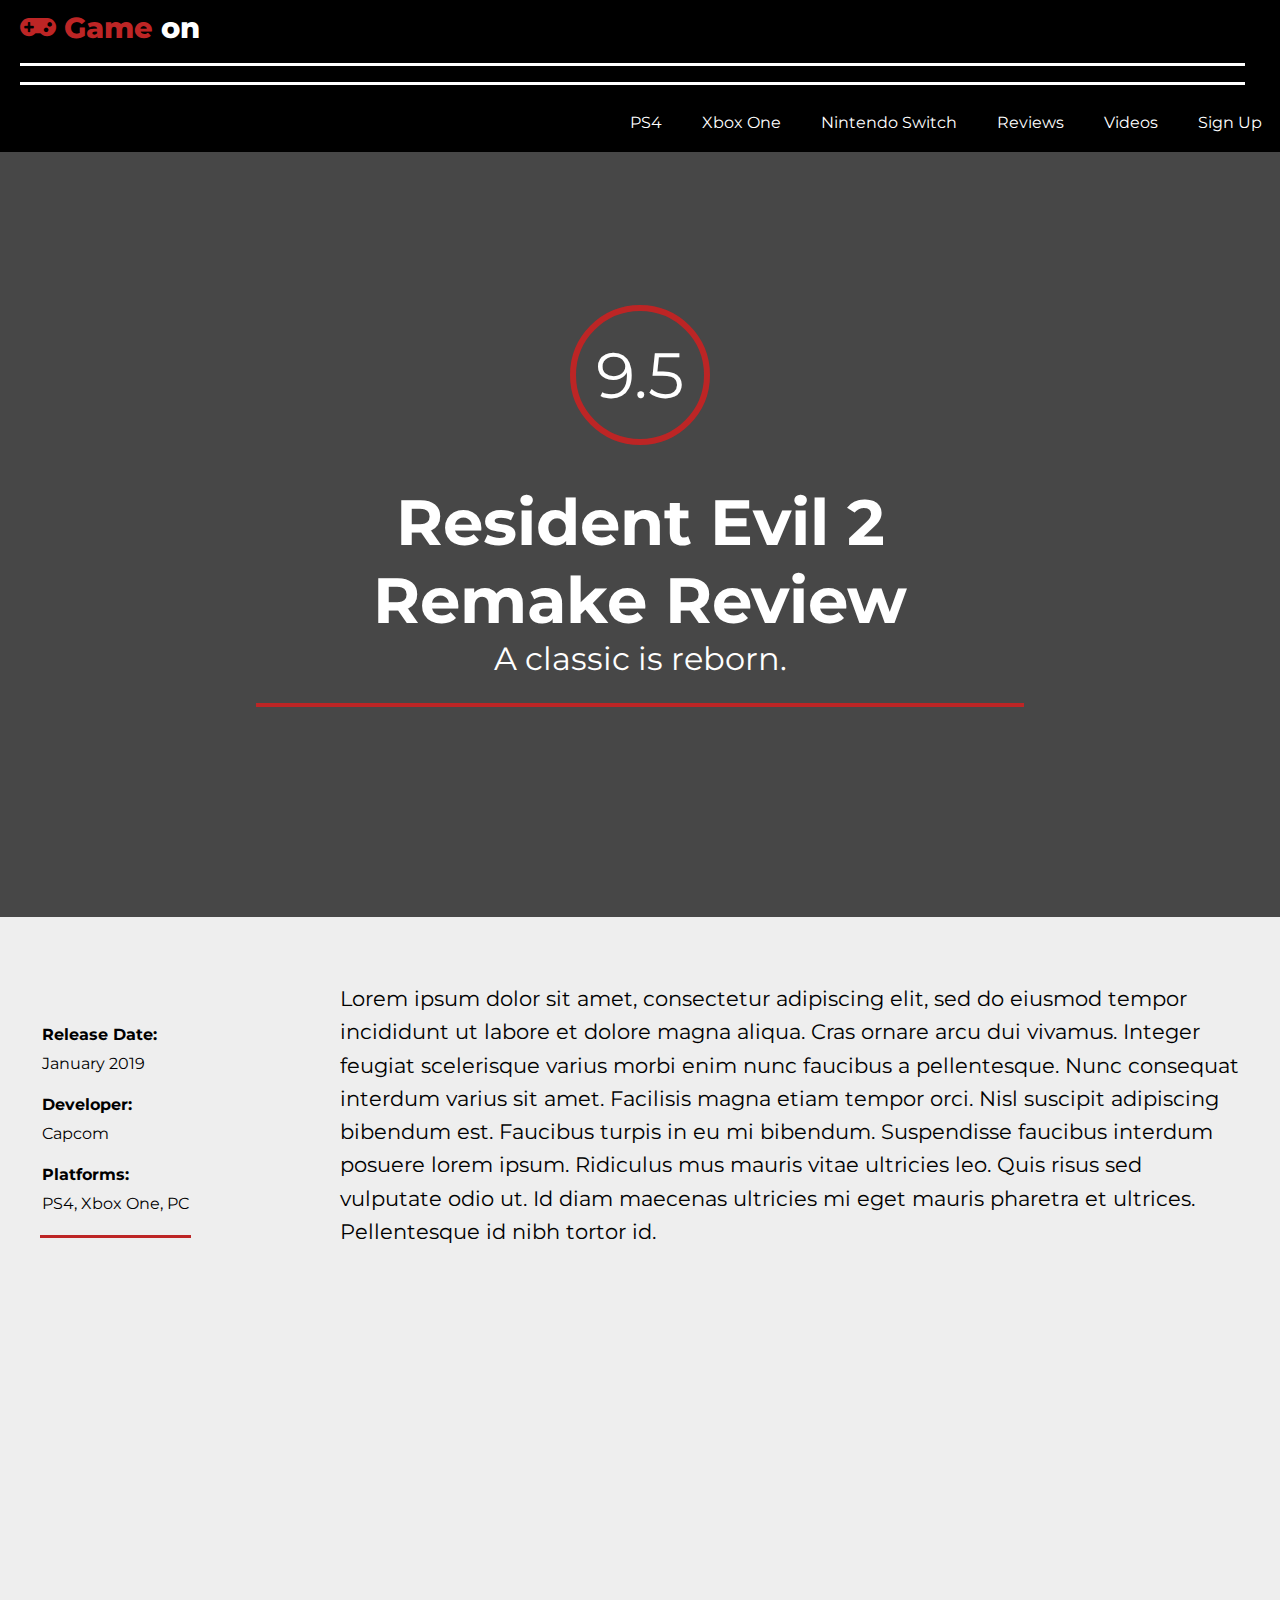
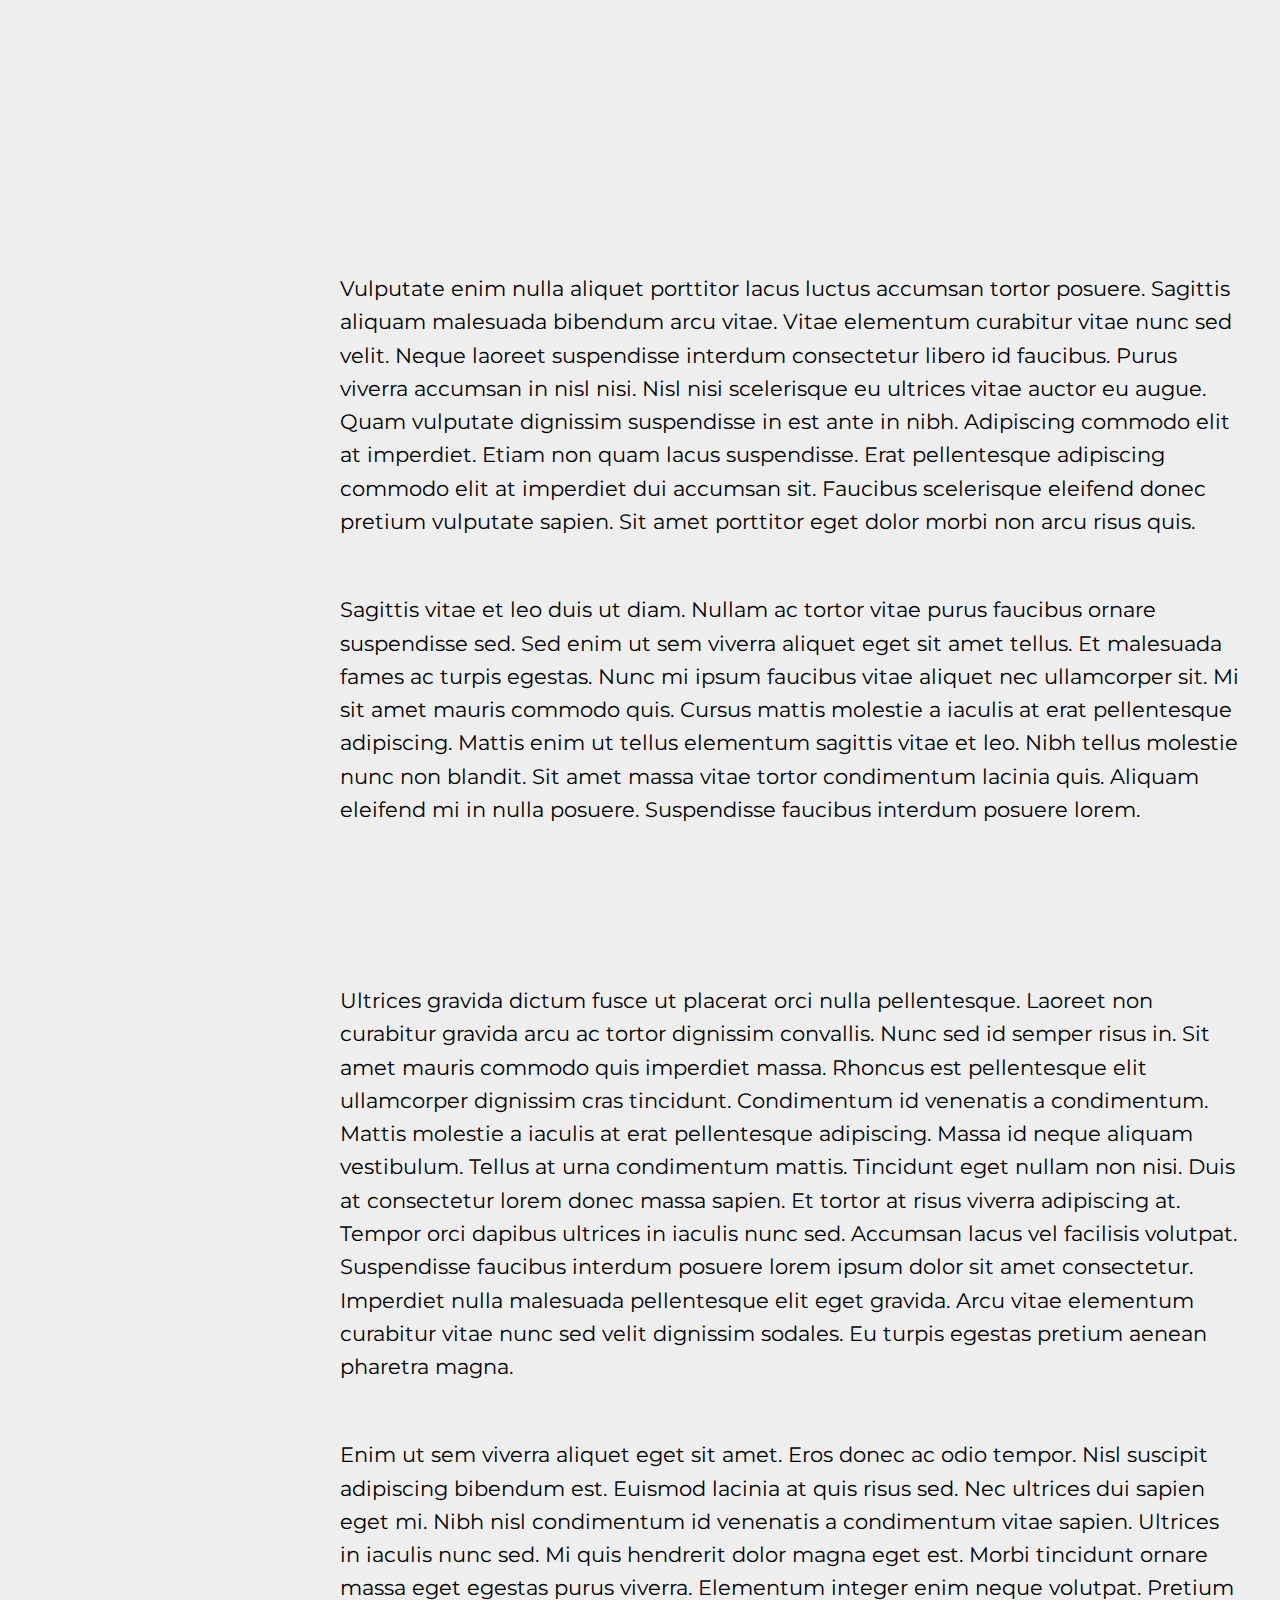
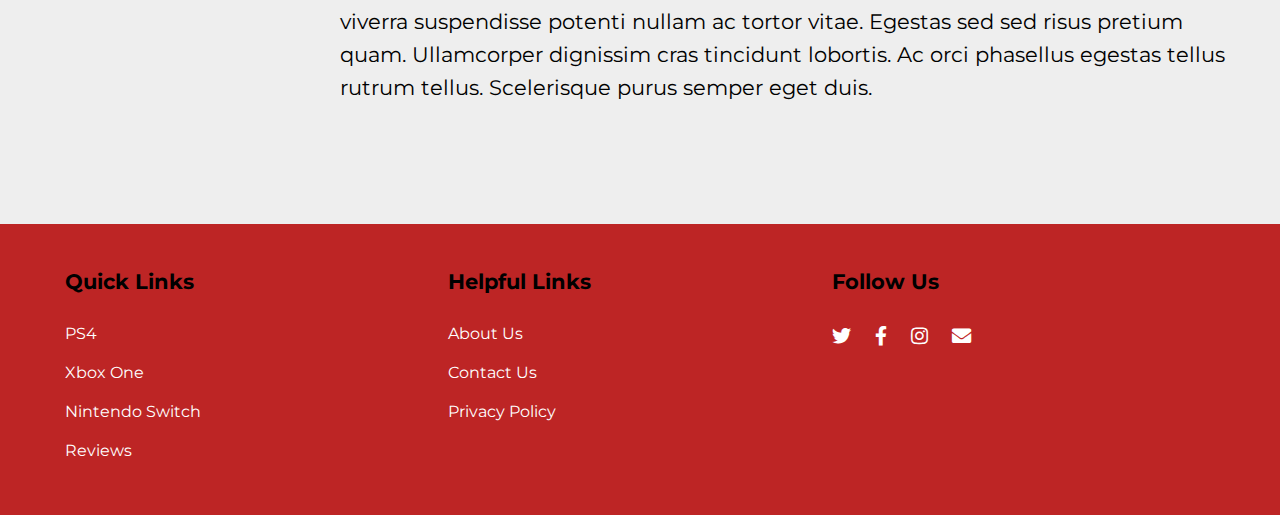
==== commit f3d9f49a: "Update resident-evil-2-review.html" ====
--- a/resident-evil-2-review.html
+++ b/resident-evil-2-review.html
@@ -48,13 +48,13 @@
                         <a href="index.html"><span class="logo-colour"><i class="fas fa-gamepad"></i> Game</span> on</a>
                     </div>
                 
-                <div class="hamburger-menu" onclick="void(0);">
+                <div class="hamburger-menu" onclick="javascript: void(0);>
                     <div class="line"></div>
                     <div class="line"></div>
                     <div class="line"></div>
                 </div>
                 <nav class="main-nav">
-                        <span class="close" onclick="">+</span>
+                        <span class="close">+</span>
                     <ul>
                         <li>PS4</li>
                         <li>Xbox One</li>
@@ -127,19 +127,19 @@
                     <img src="img/re2-remake-screenshot1.jpg" alt="" class="review-image" id="current">
                 
                     <div id="review-gallery">
-                            <div class="review-gallery-image" onclick="void(0);">
+                            <div class="review-gallery-image">
                                 <img src="img/re2-remake-screenshot1.jpg" alt="">
                             </div>
         
-                            <div class="review-gallery-image" onclick="void(0);">
+                            <div class="review-gallery-image">
                                 <img src="img/re2-remake-gallery2.jpg" alt="">                            
                             </div>
     
-                            <div class="review-gallery-image" onclick="void(0);">
+                            <div class="review-gallery-image">
                                 <img src="img/re2-remake-gallery4.jpg" alt="">                            
                             </div>
     
-                            <div class="review-gallery-image" onclick="void(0);">
+                            <div class="review-gallery-image">
                                 <img src="img/re2-remake-gallery5.jpg" alt="">                            
                             </div>
                     </div>                
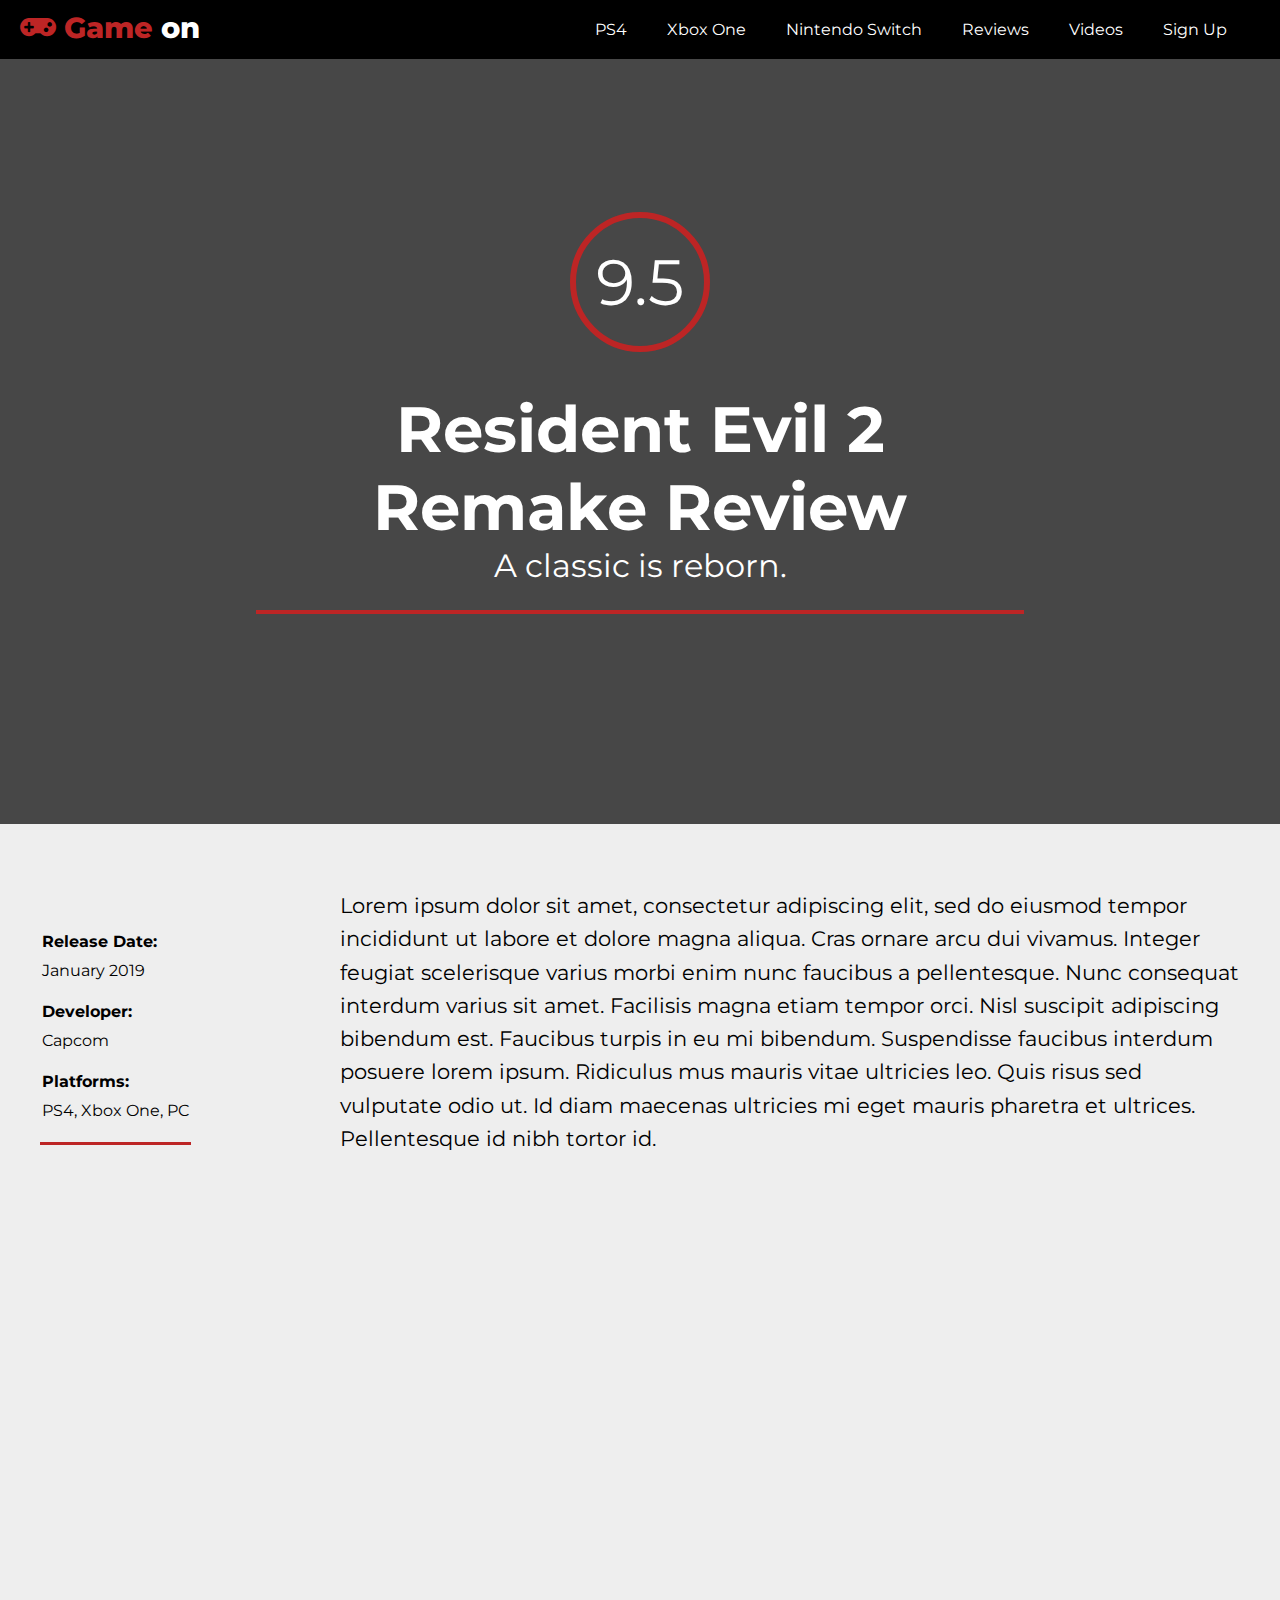
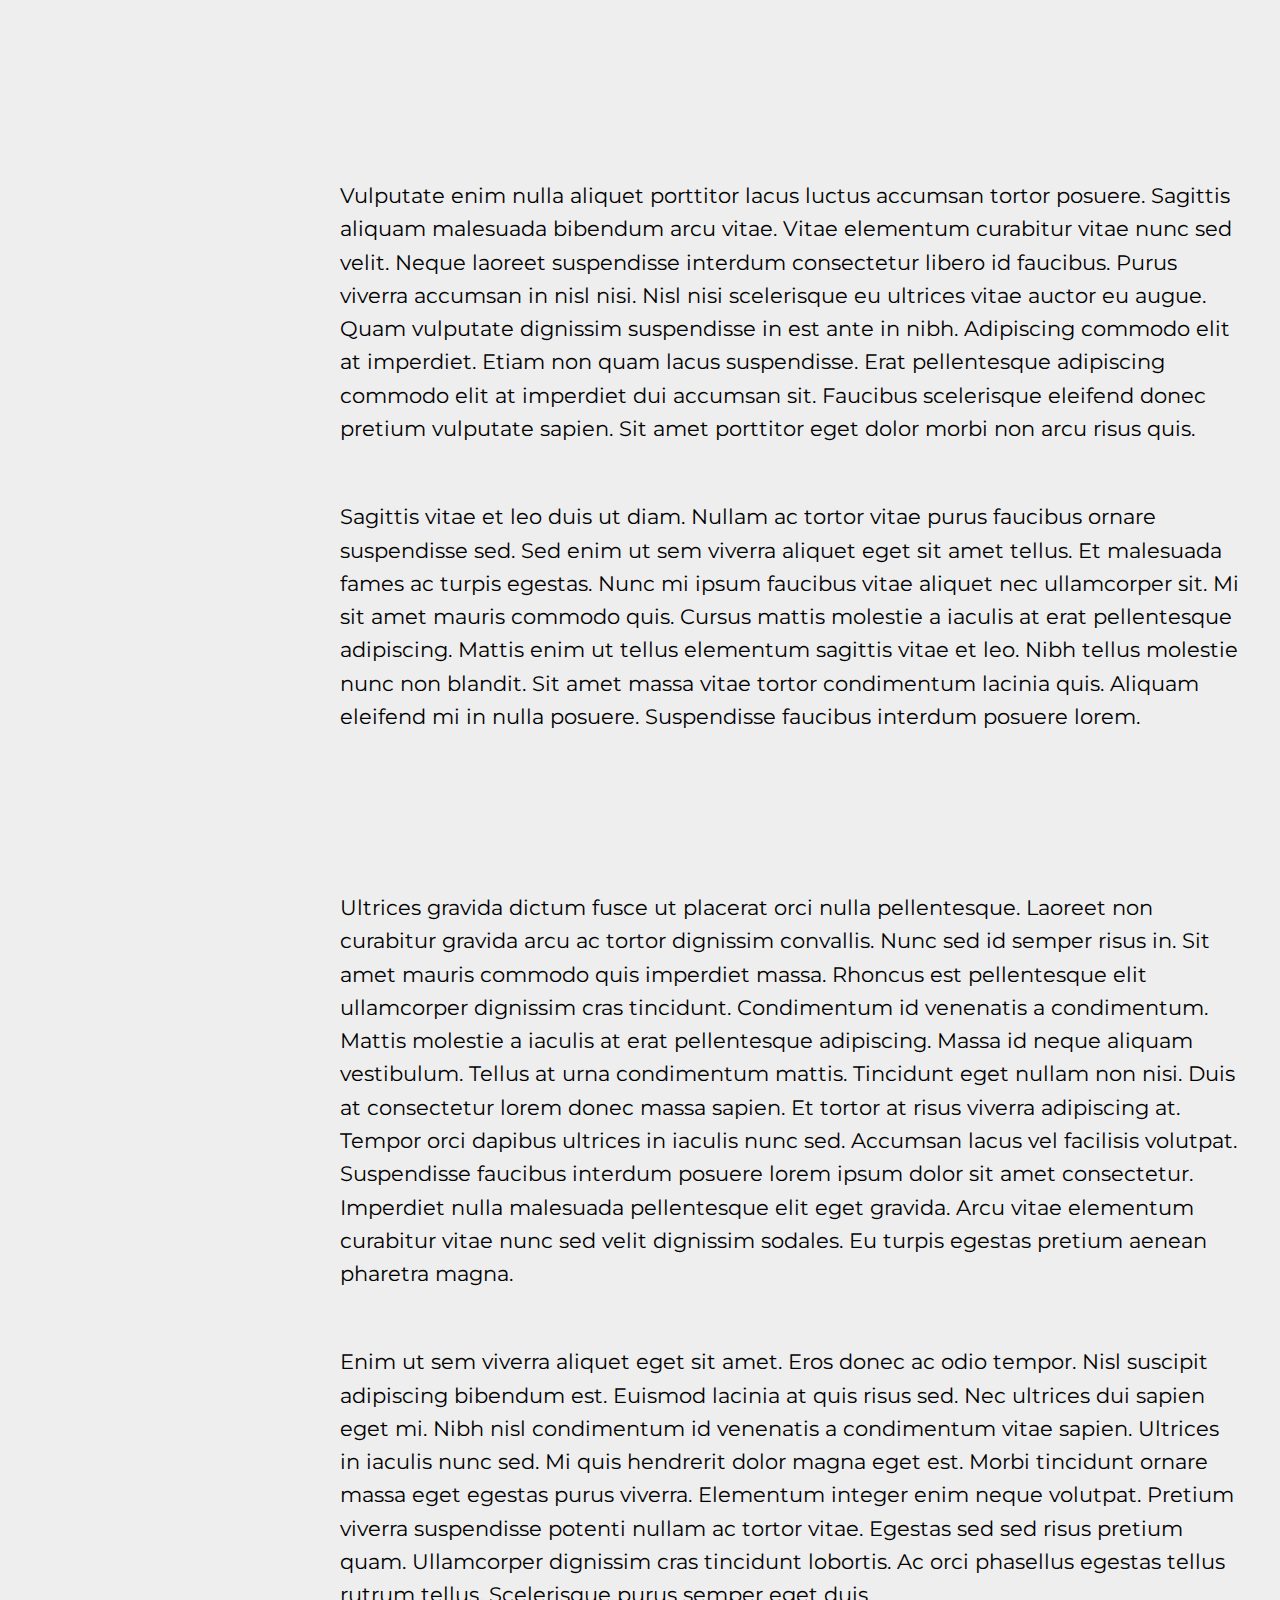
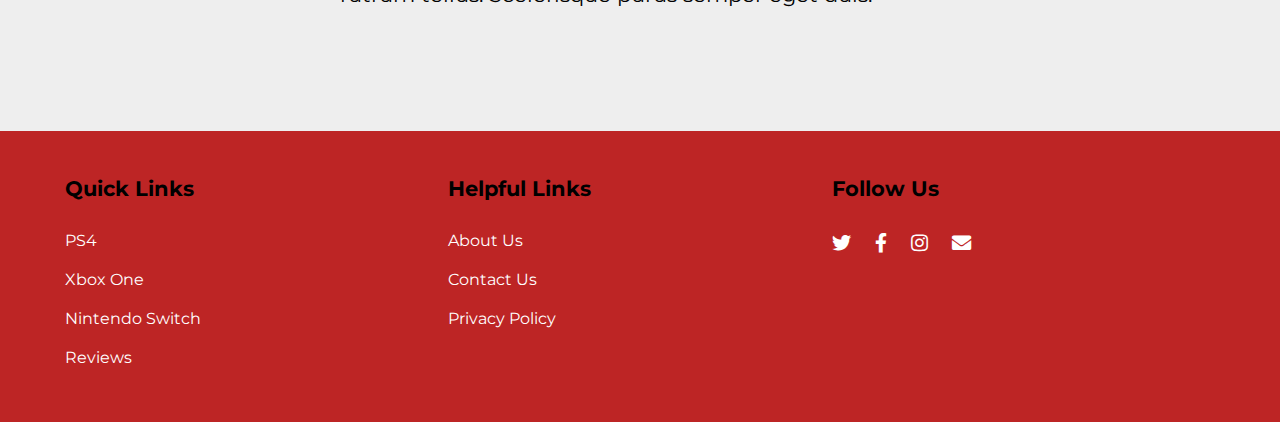
==== commit a927f905: "Update resident-evil-2-review.html" ====
--- a/resident-evil-2-review.html
+++ b/resident-evil-2-review.html
@@ -48,7 +48,7 @@
                         <a href="index.html"><span class="logo-colour"><i class="fas fa-gamepad"></i> Game</span> on</a>
                     </div>
                 
-                <div class="hamburger-menu" onclick="javascript: void(0);>
+                <div class="hamburger-menu">
                     <div class="line"></div>
                     <div class="line"></div>
                     <div class="line"></div>
